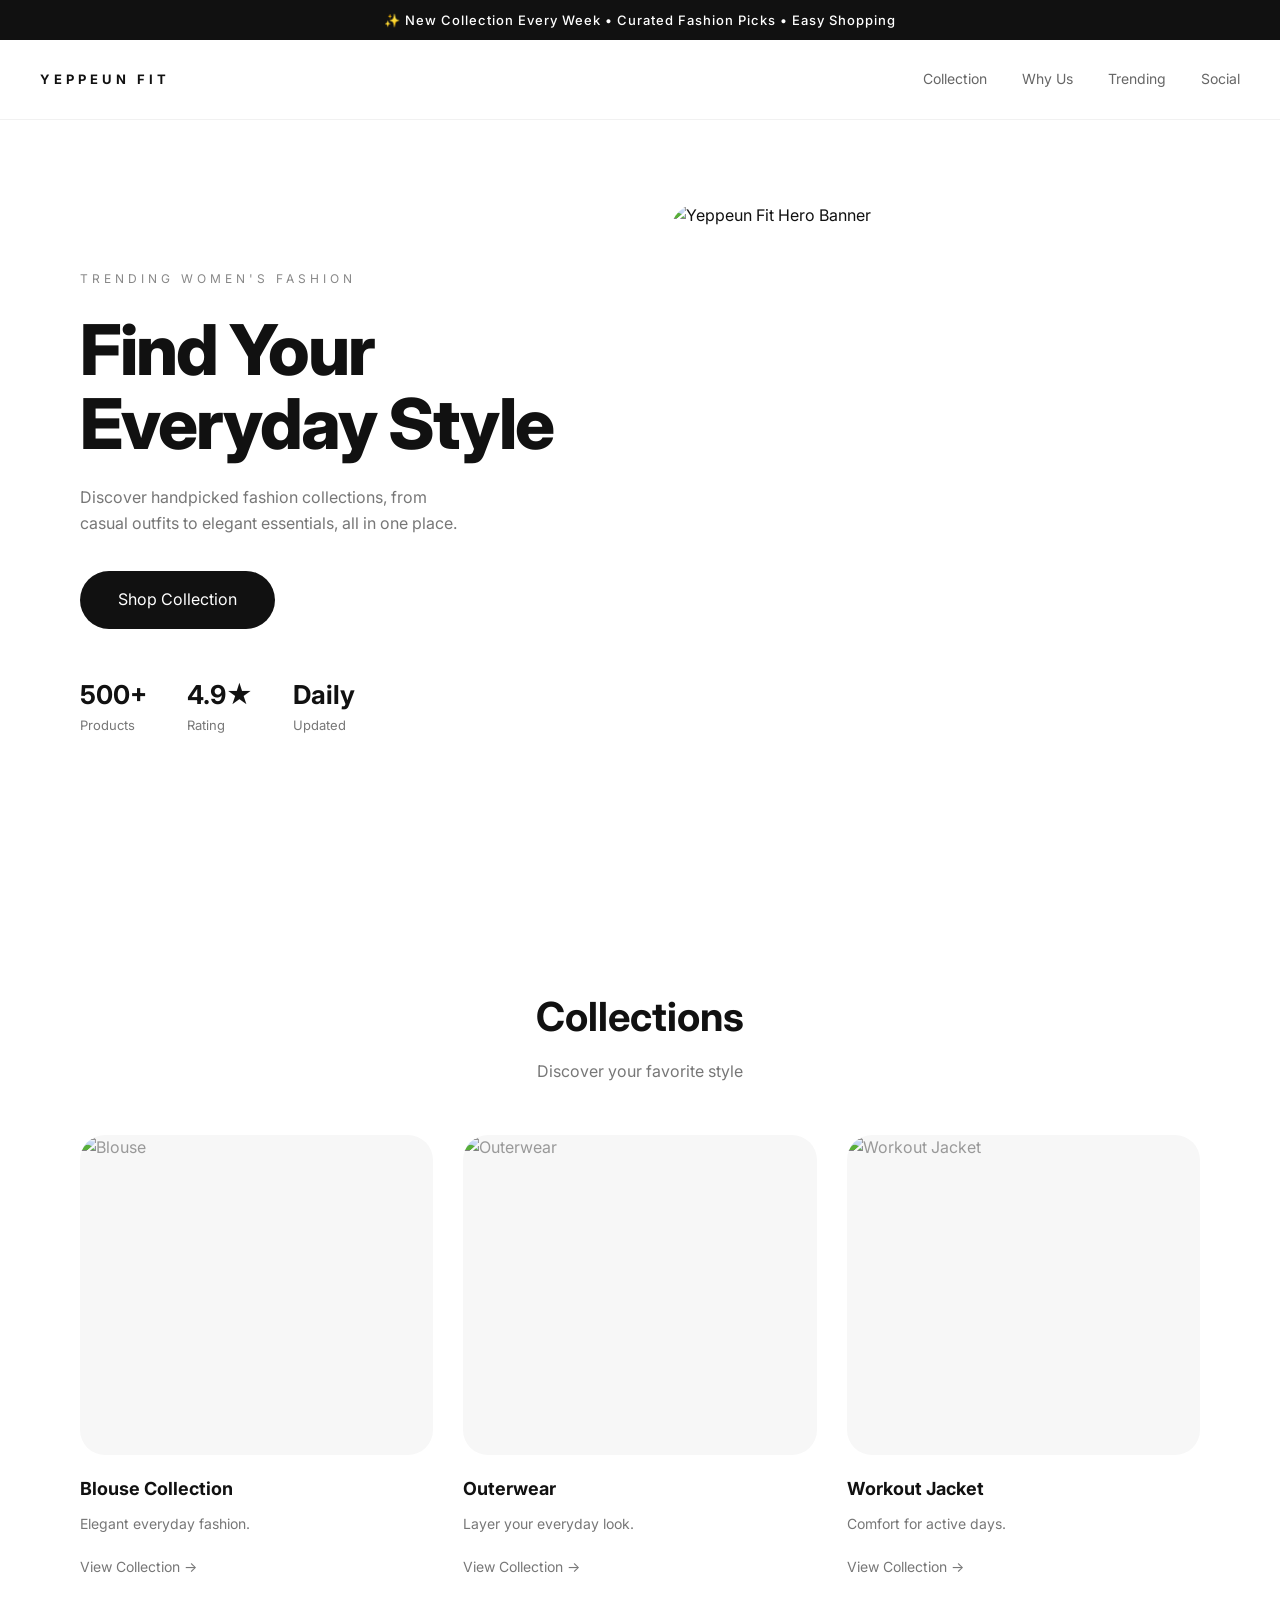
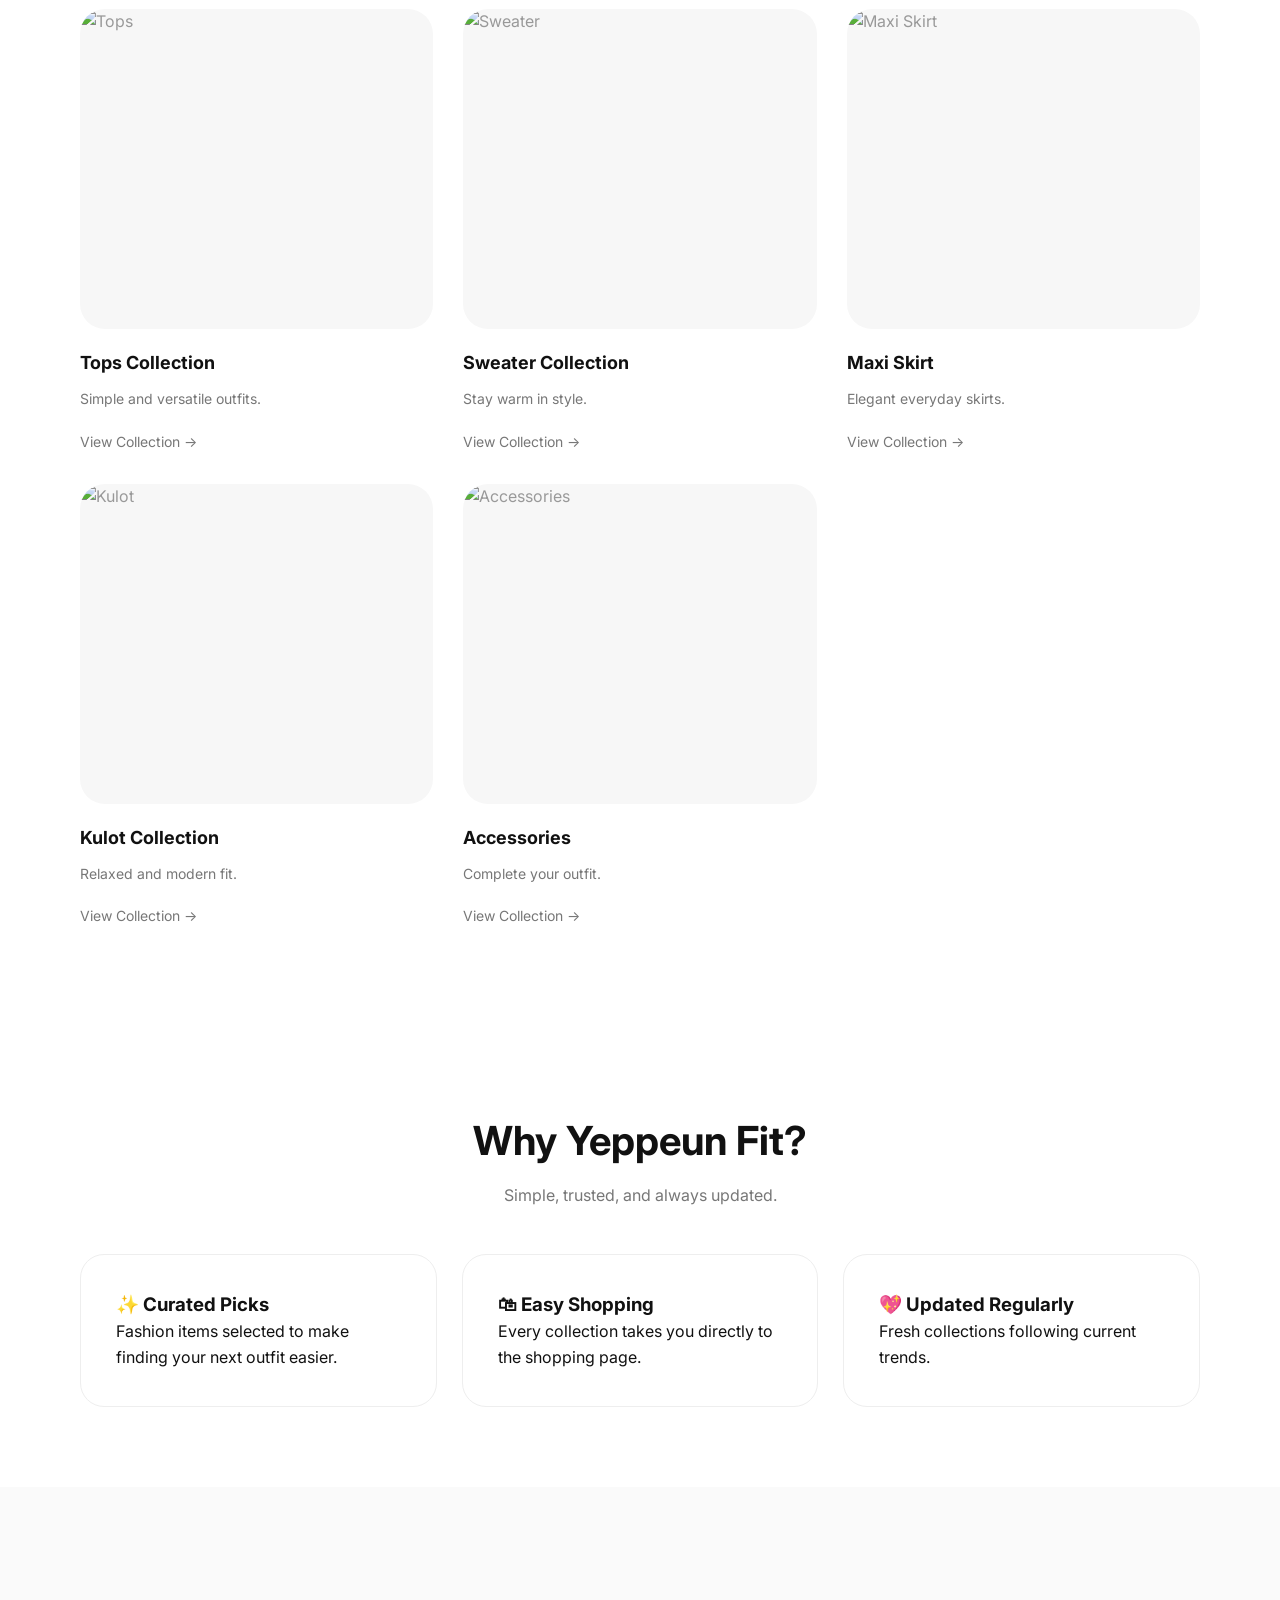
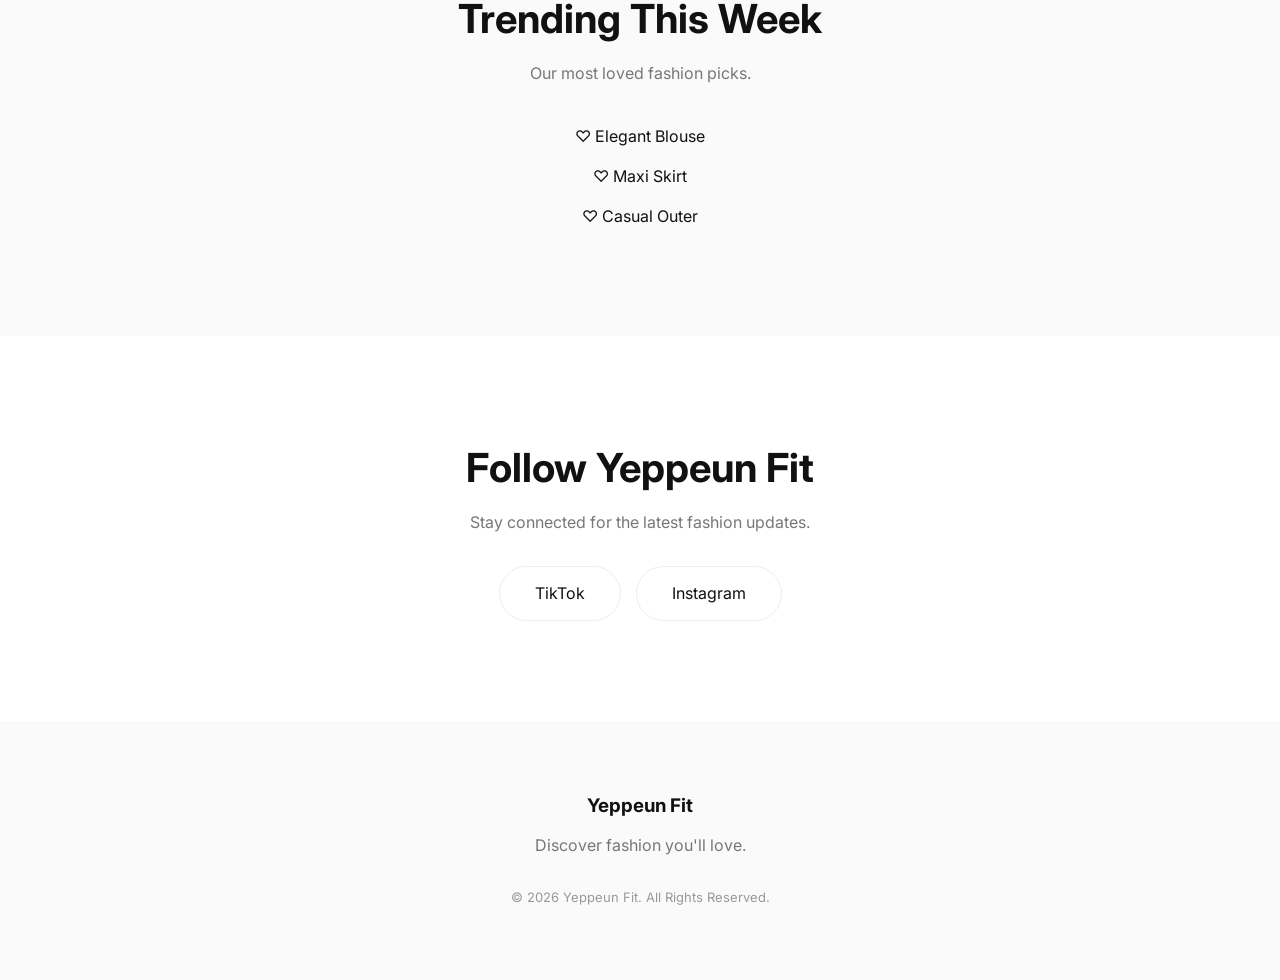
==== index.html @ 5e1b4571 "YeppeunHub v1.0" ====
<!DOCTYPE html>
<html lang="id">
<head>
<meta charset="UTF-8">
<meta name="viewport" content="width=device-width, initial-scale=1.0">
<meta name="description" content="Yeppeun Fit - Discover curated women's fashion collections, trending outfits, and everyday style inspiration.">
<meta name="keywords" content="fashion wanita, outfit wanita, blouse, outer, rok panjang, kulot, sweater, affiliate fashion">
<title>Yeppeun Fit | Women's Fashion Collection</title>

<link rel="preconnect" href="https://fonts.googleapis.com">
<link rel="preconnect" href="https://fonts.gstatic.com" crossorigin>
<link href="https://fonts.googleapis.com/css2?family=Inter:wght@400;500;600;700;800&display=swap" rel="stylesheet">
<link rel="stylesheet" href="assets/css/style.css">
</head>
<body>

<div class="topbar">✨ New Collection Every Week • Curated Fashion Picks • Easy Shopping</div>

<nav class="navbar">
<div class="brand">YEPPEUN FIT</div>
<div class="nav-menu">
<a href="#collection">Collection</a>
<a href="#why">Why Us</a>
<a href="#favorite">Trending</a>
<a href="#social">Social</a>
</div>
</nav>

<main>

<section class="hero">
<div class="hero-text">

<p class="small-title">TRENDING WOMEN'S FASHION</p>

<h1>Find Your<br>Everyday Style</h1>

<p class="description">
Discover handpicked fashion collections, from casual outfits to elegant essentials, all in one place.
</p>

<a href="LINK_SHOPEE_KAMU" target="_blank" class="btn">Shop Collection</a>

<div class="hero-stats">
<div><h3>500+</h3><p>Products</p></div>
<div><h3>4.9★</h3><p>Rating</p></div>
<div><h3>Daily</h3><p>Updated</p></div>
</div>

</div>

<div class="hero-image">
<img src="assets/images/hero.jpg" alt="Yeppeun Fit Hero Banner">
</div>
</section>

<section class="collection" id="collection">
<div class="section-title">
<h2>Collections</h2>
<p>Discover your favorite style</p>
</div>

<div class="grid">
<div class="fashion-card"><div class="card-image"><img src="assets/images/products/blouse.jpg" alt="Blouse"></div><h3>Blouse Collection</h3><p class="card-desc">Elegant everyday fashion.</p><a href="#">View Collection →</a></div>
<div class="fashion-card"><div class="card-image"><img src="assets/images/products/outerwear.jpg" alt="Outerwear"></div><h3>Outerwear</h3><p class="card-desc">Layer your everyday look.</p><a href="#">View Collection →</a></div>
<div class="fashion-card"><div class="card-image"><img src="assets/images/products/workout-jacket.jpg" alt="Workout Jacket"></div><h3>Workout Jacket</h3><p class="card-desc">Comfort for active days.</p><a href="#">View Collection →</a></div>
<div class="fashion-card"><div class="card-image"><img src="assets/images/products/tops.jpg" alt="Tops"></div><h3>Tops Collection</h3><p class="card-desc">Simple and versatile outfits.</p><a href="#">View Collection →</a></div>
<div class="fashion-card"><div class="card-image"><img src="assets/images/products/sweater.jpg" alt="Sweater"></div><h3>Sweater Collection</h3><p class="card-desc">Stay warm in style.</p><a href="#">View Collection →</a></div>
<div class="fashion-card"><div class="card-image"><img src="assets/images/products/maxi-skirt.jpg" alt="Maxi Skirt"></div><h3>Maxi Skirt</h3><p class="card-desc">Elegant everyday skirts.</p><a href="#">View Collection →</a></div>
<div class="fashion-card"><div class="card-image"><img src="assets/images/products/kulot.jpg" alt="Kulot"></div><h3>Kulot Collection</h3><p class="card-desc">Relaxed and modern fit.</p><a href="#">View Collection →</a></div>
<div class="fashion-card"><div class="card-image"><img src="assets/images/products/accessories.jpg" alt="Accessories"></div><h3>Accessories</h3><p class="card-desc">Complete your outfit.</p><a href="#">View Collection →</a></div>
</div>
</section>

<section class="why" id="why">
<div class="why-title">
<h2>Why Yeppeun Fit?</h2>
<p>Simple, trusted, and always updated.</p>
</div>
<div class="why-grid">
<div class="why-card"><h3>✨ Curated Picks</h3><p>Fashion items selected to make finding your next outfit easier.</p></div>
<div class="why-card"><h3>🛍 Easy Shopping</h3><p>Every collection takes you directly to the shopping page.</p></div>
<div class="why-card"><h3>💖 Updated Regularly</h3><p>Fresh collections following current trends.</p></div>
</div>
</section>

<section class="favorite" id="favorite">
<h2>Trending This Week</h2>
<p>Our most loved fashion picks.</p>
<div class="favorite-box">
♡ Elegant Blouse<br>♡ Maxi Skirt<br>♡ Casual Outer
</div>
</section>

<section class="social" id="social">
<h2>Follow Yeppeun Fit</h2>
<p>Stay connected for the latest fashion updates.</p>
<div class="social-links">
<a href="#">TikTok</a>
<a href="#">Instagram</a>
</div>
</section>

</main>

<footer>
<h3>Yeppeun Fit</h3>
<p>Discover fashion you'll love.</p>
<span>© 2026 Yeppeun Fit. All Rights Reserved.</span>
</footer>

<script src="assets/js/app.js"></script>
</body>
</html>
---- assets/css/style.css ----
/* Yeppeun Fit v1.0 Final Production */
/* Reset */
*{margin:0;padding:0;box-sizing:border-box}
html{scroll-behavior:smooth}
body{font-family:'Inter',sans-serif;color:#111;background:#fff;line-height:1.6}
img{display:block;max-width:100%}
a{text-decoration:none;color:inherit}
section{scroll-margin-top:100px}

/* Topbar */
.topbar{height:40px;display:flex;align-items:center;justify-content:center;background:#111;color:#fff;font-size:13px;letter-spacing:1px;font-weight:500}

/* Navbar */
.navbar{height:80px;display:flex;align-items:center;justify-content:space-between;padding:0 40px;position:sticky;top:0;background:rgba(255,255,255,.88);backdrop-filter:blur(12px);z-index:100;border-bottom:1px solid #f1f1f1}
.brand{font-size:13px;letter-spacing:4px;font-weight:700}
.nav-menu{display:flex;gap:35px;font-size:14px;color:#666}
.nav-menu a{transition:.3s}
.nav-menu a:hover{color:#111}

/* Hero */
.hero{max-width:1200px;margin:auto;min-height:85vh;display:grid;grid-template-columns:1fr 1fr;align-items:center;gap:60px;padding:40px}
.small-title{font-size:12px;letter-spacing:4px;color:#888}
.hero h1{font-size:70px;line-height:1.05;margin:25px 0;font-weight:800;letter-spacing:-2px}
.description{max-width:380px;color:#777}
.btn{display:inline-block;margin-top:35px;background:#111;color:#fff;padding:16px 38px;border-radius:999px;transition:.3s}
.btn:hover{transform:translateY(-5px);background:#222;box-shadow:0 18px 40px rgba(0,0,0,.18)}
.hero-stats{display:flex;gap:40px;margin-top:45px}
.hero-stats h3{font-size:26px}
.hero-stats p{font-size:13px;color:#777}
.hero-image{height:600px}
.hero-image img{width:100%;height:100%;object-fit:cover;border-radius:30px}
.image-placeholder{height:100%;border-radius:30px;background:#f5f5f5;display:flex;align-items:center;justify-content:center;color:#999;letter-spacing:5px}

/* Collection */
.collection{max-width:1200px;margin:auto;padding:100px 40px}
.section-title{text-align:center;margin-bottom:50px}
.section-title h2{font-size:40px}
.section-title p{color:#777;margin-top:10px}
.grid{display:grid;grid-template-columns:repeat(3,1fr);gap:30px}
.fashion-card{transition:.3s}
.fashion-card:hover{transform:translateY(-10px)}
.fashion-card:hover .card-image{box-shadow:0 20px 40px rgba(0,0,0,.08)}
.card-image{height:320px;background:#f7f7f7;border-radius:25px;overflow:hidden;display:flex;align-items:center;justify-content:center;color:#999;margin-bottom:20px}
.card-image img{width:100%;height:100%;object-fit:cover}
.fashion-card h3{font-size:18px;margin-bottom:10px}
.card-desc{font-size:14px;color:#777;margin-bottom:18px}
.fashion-card a{font-size:14px;color:#777}

/* Why */
.why{max-width:1200px;margin:auto;padding:80px 40px}
.why-title{text-align:center;margin-bottom:45px}
.why-title h2{font-size:40px;margin-bottom:10px}
.why-title p{color:#777}
.why-grid{display:grid;grid-template-columns:repeat(3,1fr);gap:25px}
.why-card{padding:35px;border:1px solid #eee;border-radius:24px;background:#fff;transition:.3s}
.why-card:hover{transform:translateY(-8px);box-shadow:0 15px 40px rgba(0,0,0,.06)}

/* Favorite */
.favorite{padding:100px 20px;text-align:center;background:#fafafa}
.favorite h2,.social h2{font-size:40px}
.favorite p,.social p{color:#777;margin-top:10px}
.favorite-box{margin-top:30px;line-height:2.5}

/* Social */
.social{padding:100px 20px;text-align:center}
.social-links{display:flex;justify-content:center;gap:15px;margin-top:30px}
.social-links a{border:1px solid #eee;padding:14px 35px;border-radius:999px;transition:.3s}
.social-links a:hover{background:#111;color:#fff}

/* Footer */
footer{padding:70px 20px;text-align:center;background:#fafafa}
footer h3{margin-bottom:12px}
footer p{margin-bottom:25px;color:#777}
footer span{font-size:13px;color:#999}

/* Mobile */
@media (max-width:768px){
.navbar{padding:0 20px}
.nav-menu{display:none}
.hero{grid-template-columns:1fr;text-align:center;padding:30px}
.hero h1{font-size:45px}
.description{margin:auto}
.hero-image{height:420px}
.hero-stats{justify-content:center;gap:25px;flex-wrap:wrap}
.collection,.why{padding:70px 25px}
.grid,.why-grid{grid-template-columns:1fr}
.section-title h2,.favorite h2,.social h2,.why-title h2{font-size:32px}
.social-links{flex-direction:column;align-items:center}
.social-links a{width:220px}
}
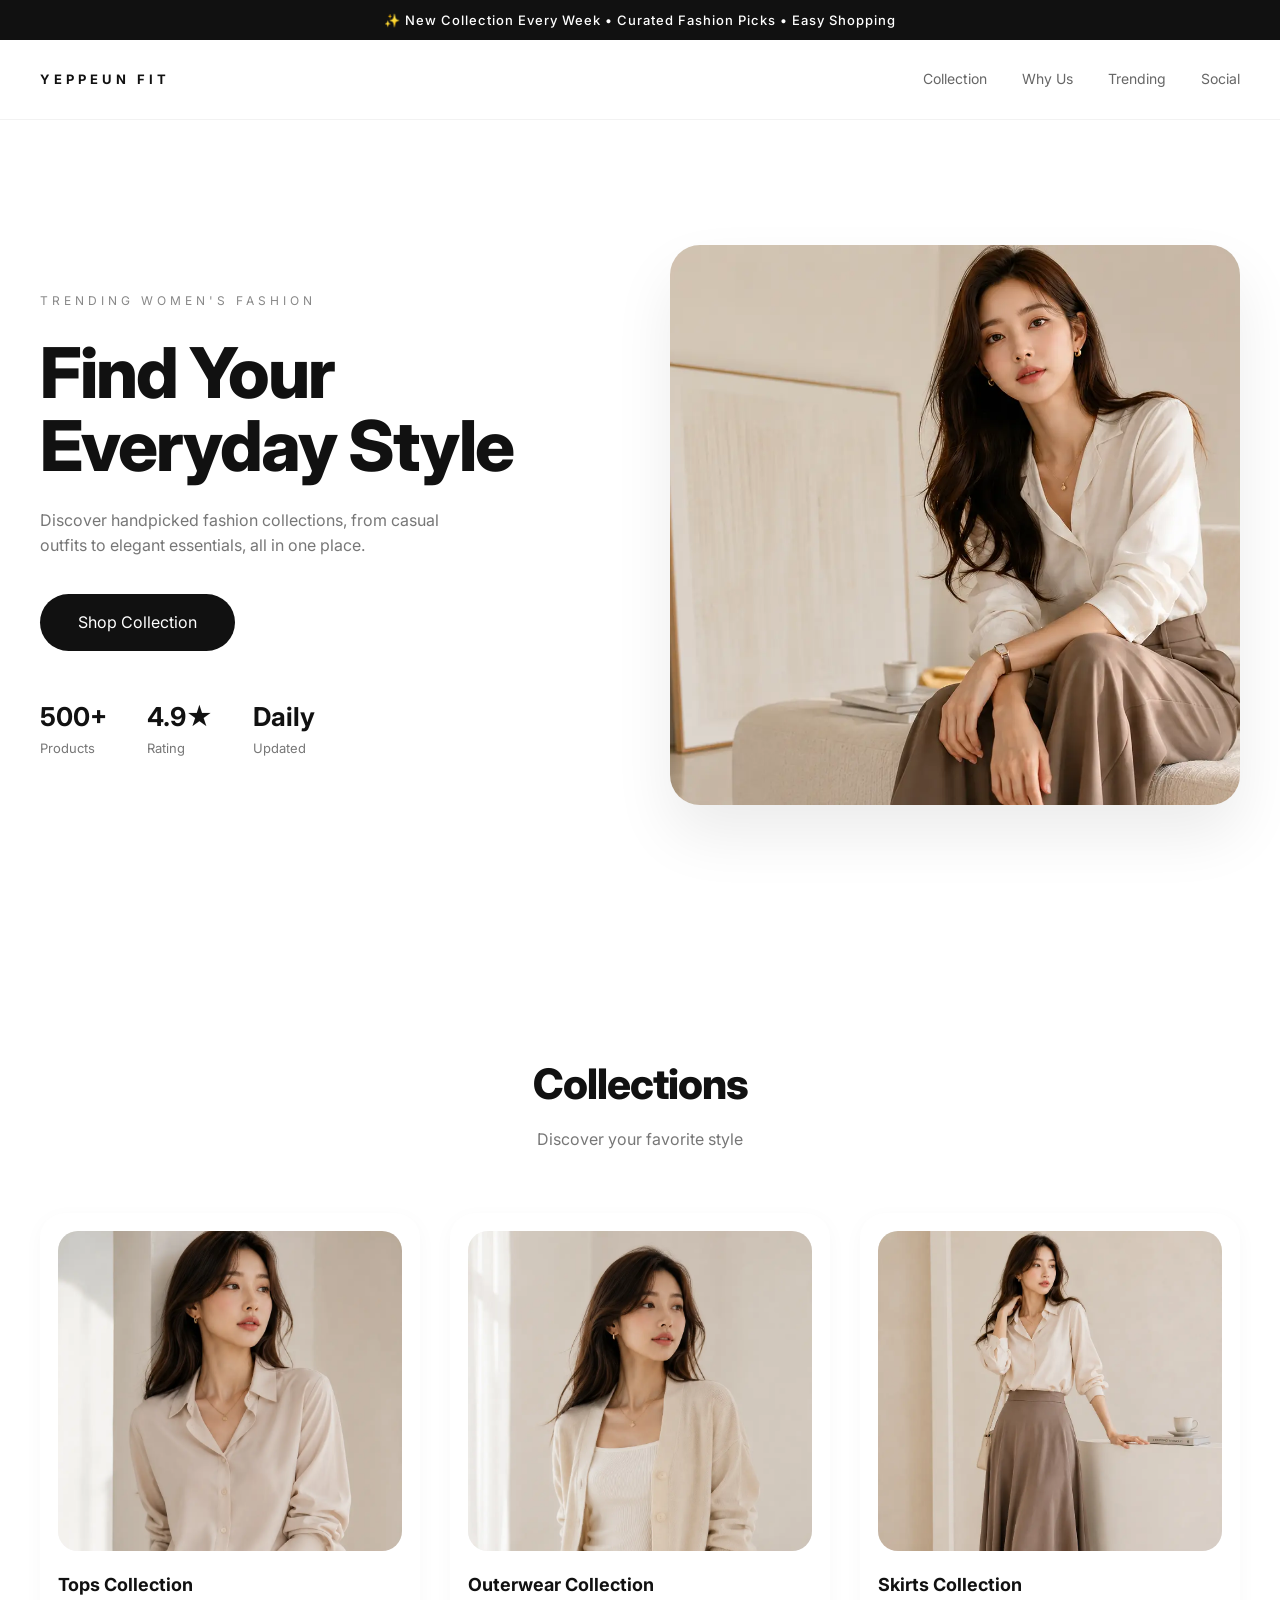
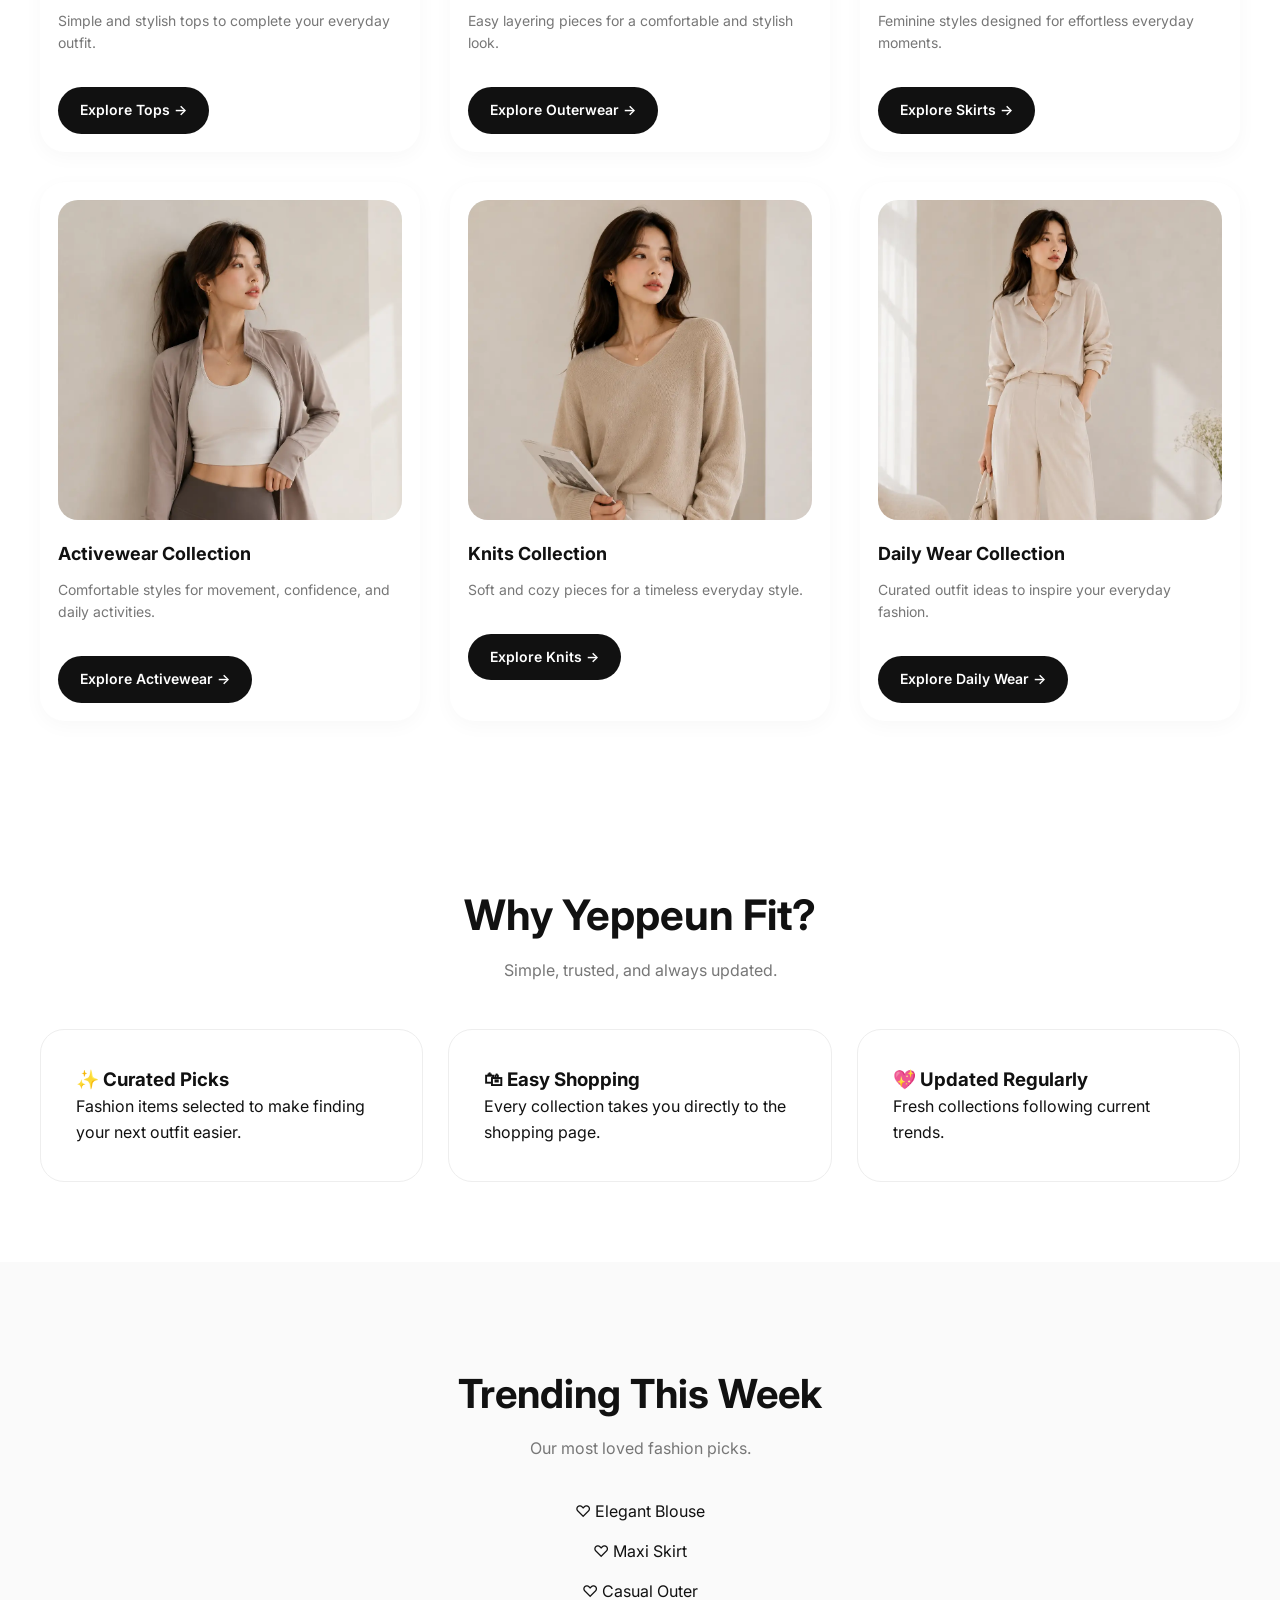
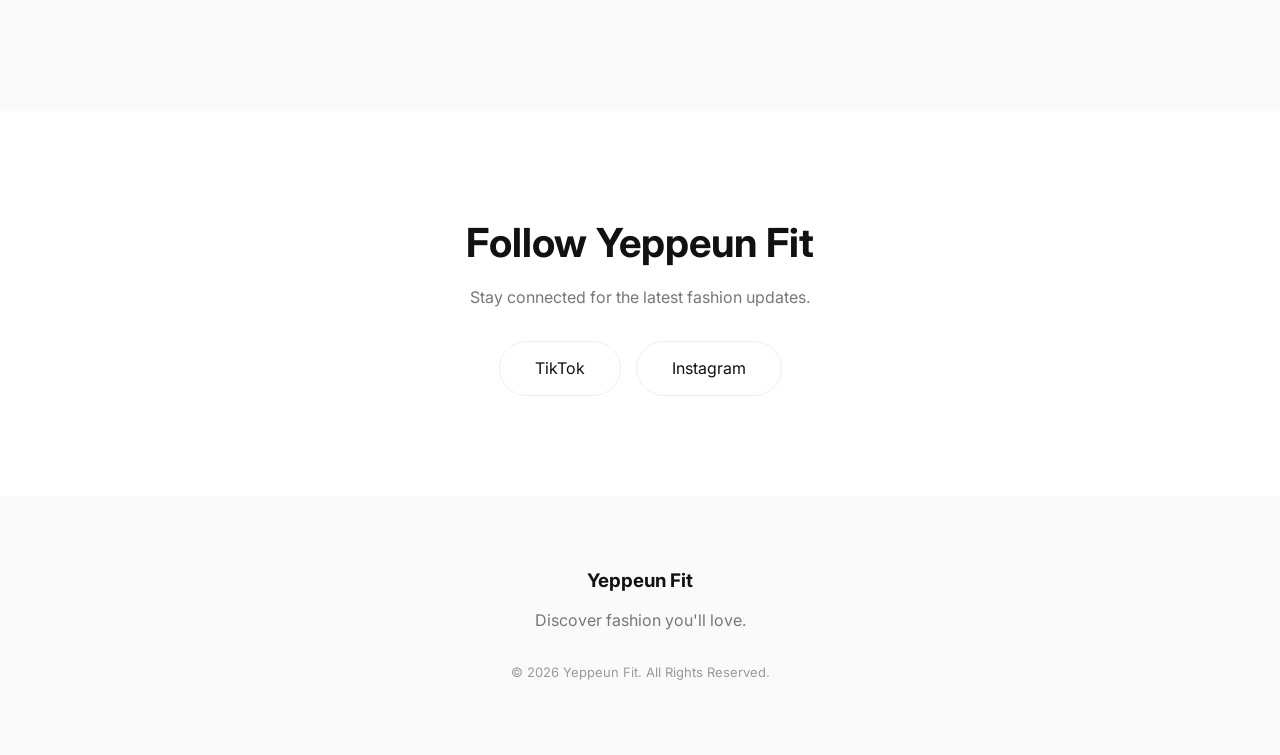
==== commit ff8ff3ea: "Release: Yeppeun Fit v1.0 Stable" ====
--- a/index.html
+++ b/index.html
@@ -50,7 +50,7 @@
 </div>
 
 <div class="hero-image">
-<img src="assets/images/hero.jpg" alt="Yeppeun Fit Hero Banner">
+<img src="assets/images/hero/hero-banner.webp" alt="Yeppeun Fit Hero Banner">
 </div>
 </section>
 
@@ -60,16 +60,82 @@
 <p>Discover your favorite style</p>
 </div>
 
-<div class="grid">
-<div class="fashion-card"><div class="card-image"><img src="assets/images/products/blouse.jpg" alt="Blouse"></div><h3>Blouse Collection</h3><p class="card-desc">Elegant everyday fashion.</p><a href="#">View Collection →</a></div>
-<div class="fashion-card"><div class="card-image"><img src="assets/images/products/outerwear.jpg" alt="Outerwear"></div><h3>Outerwear</h3><p class="card-desc">Layer your everyday look.</p><a href="#">View Collection →</a></div>
-<div class="fashion-card"><div class="card-image"><img src="assets/images/products/workout-jacket.jpg" alt="Workout Jacket"></div><h3>Workout Jacket</h3><p class="card-desc">Comfort for active days.</p><a href="#">View Collection →</a></div>
-<div class="fashion-card"><div class="card-image"><img src="assets/images/products/tops.jpg" alt="Tops"></div><h3>Tops Collection</h3><p class="card-desc">Simple and versatile outfits.</p><a href="#">View Collection →</a></div>
-<div class="fashion-card"><div class="card-image"><img src="assets/images/products/sweater.jpg" alt="Sweater"></div><h3>Sweater Collection</h3><p class="card-desc">Stay warm in style.</p><a href="#">View Collection →</a></div>
-<div class="fashion-card"><div class="card-image"><img src="assets/images/products/maxi-skirt.jpg" alt="Maxi Skirt"></div><h3>Maxi Skirt</h3><p class="card-desc">Elegant everyday skirts.</p><a href="#">View Collection →</a></div>
-<div class="fashion-card"><div class="card-image"><img src="assets/images/products/kulot.jpg" alt="Kulot"></div><h3>Kulot Collection</h3><p class="card-desc">Relaxed and modern fit.</p><a href="#">View Collection →</a></div>
-<div class="fashion-card"><div class="card-image"><img src="assets/images/products/accessories.jpg" alt="Accessories"></div><h3>Accessories</h3><p class="card-desc">Complete your outfit.</p><a href="#">View Collection →</a></div>
-</div>
+<div class="grid" id="collection-container">
+
+        <div class="fashion-card">
+            <div class="card-image">
+                <img src="assets/images/collection/thumbnail/tops.webp" alt="Tops">
+            </div>
+            <h3>Tops Collection</h3>
+            <p class="card-desc">Simple and stylish tops to complete your everyday outfit.</p>
+            <a href="collection.html?category=tops">
+            Explore Tops →
+            </a>
+        </div>
+
+
+        <div class="fashion-card">
+            <div class="card-image">
+                <img src="assets/images/collection/thumbnail/outerwear.webp" alt="Outerwear">
+            </div>
+            <h3>Outerwear Collection</h3>
+            <p class="card-desc">Easy layering pieces for a comfortable and stylish look.</p>
+            <a href="collection.html?category=outerwear">
+            Explore Outerwear →
+            </a>
+        </div>
+
+
+        <div class="fashion-card">
+            <div class="card-image">
+                <img src="assets/images/collection/thumbnail/skirts.webp" alt="Skirts">
+            </div>
+            <h3>Skirts Collection</h3>
+            <p class="card-desc">Feminine styles designed for effortless everyday moments.</p>
+            <a href="collection.html?category=skirts">
+            Explore Skirts →
+            </a>
+        </div>
+
+
+        <div class="fashion-card">
+            <div class="card-image">
+                <img src="assets/images/collection/thumbnail/activewear.webp" alt="Activewear">
+            </div>
+            <h3>Activewear Collection</h3>
+            <p class="card-desc">Comfortable styles for movement, confidence, and daily activities.</p>
+            <a href="collection.html?category=activewear">
+            Explore Activewear →
+            </a>
+        </div>
+
+
+        <div class="fashion-card">
+            <div class="card-image">
+                <img src="assets/images/collection/thumbnail/knits.webp" alt="Knits">
+            </div>
+            <h3>Knits Collection</h3>
+            <p class="card-desc">Soft and cozy pieces for a timeless everyday style.</p>
+            <a href="collection.html?category=knits">
+            Explore Knits →
+            </a>
+        </div>
+
+
+        <div class="fashion-card">
+            <div class="card-image">
+                <img src="assets/images/collection/thumbnail/daily wear.webp" alt="Daily Wear">
+            </div>
+            <h3>Daily Wear Collection</h3>
+            <p class="card-desc">Curated outfit ideas to inspire your everyday fashion.</p>
+            <a href="collection.html?category=daily wear">
+            Explore Daily Wear →
+            </a>
+        </div>
+
+
+    </div>
+
 </section>
 
 <section class="why" id="why">
@@ -110,5 +176,6 @@
 </footer>
 
 <script src="assets/js/app.js"></script>
+<script src="assets/js/animation.js"></script>
 </body>
 </html>
--- a/assets/css/style.css
+++ b/assets/css/style.css
@@ -1,4 +1,5 @@
-/* Yeppeun Fit v1.0 Final Production */
+/* Yeppeun Fit v1.1 - Polished */
+
 /* Reset */
 *{margin:0;padding:0;box-sizing:border-box}
 html{scroll-behavior:smooth}
@@ -11,45 +12,255 @@
 .topbar{height:40px;display:flex;align-items:center;justify-content:center;background:#111;color:#fff;font-size:13px;letter-spacing:1px;font-weight:500}
 
 /* Navbar */
-.navbar{height:80px;display:flex;align-items:center;justify-content:space-between;padding:0 40px;position:sticky;top:0;background:rgba(255,255,255,.88);backdrop-filter:blur(12px);z-index:100;border-bottom:1px solid #f1f1f1}
+.navbar{
+    height:80px;
+    display:flex;
+    align-items:center;
+    justify-content:space-between;
+    padding:0 40px;
+
+    position:sticky;
+    top:0;
+
+    background:rgba(255,255,255,.88);
+    backdrop-filter:blur(14px);
+
+    border-bottom:1px solid rgba(0,0,0,.05);
+
+    z-index:100;
+
+    transition:
+        background .35s ease,
+        box-shadow .35s ease,
+        border-color .35s ease;
+}
 .brand{font-size:13px;letter-spacing:4px;font-weight:700}
 .nav-menu{display:flex;gap:35px;font-size:14px;color:#666}
 .nav-menu a{transition:.3s}
 .nav-menu a:hover{color:#111}
 
 /* Hero */
-.hero{max-width:1200px;margin:auto;min-height:85vh;display:grid;grid-template-columns:1fr 1fr;align-items:center;gap:60px;padding:40px}
+.hero{max-width:1280px;margin:auto;min-height:90vh;display:grid;grid-template-columns:1fr 1fr;align-items:center;gap:60px;padding:40px}
 .small-title{font-size:12px;letter-spacing:4px;color:#888}
 .hero h1{font-size:70px;line-height:1.05;margin:25px 0;font-weight:800;letter-spacing:-2px}
-.description{max-width:380px;color:#777}
-.btn{display:inline-block;margin-top:35px;background:#111;color:#fff;padding:16px 38px;border-radius:999px;transition:.3s}
-.btn:hover{transform:translateY(-5px);background:#222;box-shadow:0 18px 40px rgba(0,0,0,.18)}
+.description{max-width:420px;color:#777}
+.btn{
+    display:inline-flex;
+    align-items:center;
+    justify-content:center;
+    position:relative;
+    overflow:hidden;
+
+    margin-top:35px;
+    padding:16px 38px;
+
+    background:#111;
+    color:#fff;
+
+    border-radius:999px;
+
+    transition:
+        transform .3s ease,
+        box-shadow .3s ease,
+        background .3s ease;
+}
+
+.btn::before{
+    content:"";
+    position:absolute;
+
+    top:0;
+    left:-140%;
+
+    width:120%;
+    height:100%;
+
+    background:rgba(255,255,255,.18);
+
+    transform:skewX(-25deg);
+
+    transition:left .6s ease;
+}
+
+.btn:hover{
+    background:#222;
+    transform:translateY(-4px);
+    box-shadow:0 18px 40px rgba(0,0,0,.18);
+}
+
+.btn:hover::before{
+    left:140%;
+}
 .hero-stats{display:flex;gap:40px;margin-top:45px}
 .hero-stats h3{font-size:26px}
 .hero-stats p{font-size:13px;color:#777}
-.hero-image{height:600px}
-.hero-image img{width:100%;height:100%;object-fit:cover;border-radius:30px}
+.hero-image{height:560px}
+.hero-image img{width:100%;height:100%;object-fit:cover;object-position:center;border-radius:30px;box-shadow:0 30px 60px rgba(0,0,0,.08)}
 .image-placeholder{height:100%;border-radius:30px;background:#f5f5f5;display:flex;align-items:center;justify-content:center;color:#999;letter-spacing:5px}
 
 /* Collection */
-.collection{max-width:1200px;margin:auto;padding:100px 40px}
-.section-title{text-align:center;margin-bottom:50px}
-.section-title h2{font-size:40px}
-.section-title p{color:#777;margin-top:10px}
+.collection{max-width:1280px;margin:40px auto 0;padding:80px 40px}
+.section-title{text-align:center;margin:0 auto 60px;max-width:600px}
+.section-title h2{font-size:42px;font-weight:800;letter-spacing:-1px}
+.section-title p{color:#777;margin-top:10px;font-size:16px}
 .grid{display:grid;grid-template-columns:repeat(3,1fr);gap:30px}
-.fashion-card{transition:.3s}
-.fashion-card:hover{transform:translateY(-10px)}
-.fashion-card:hover .card-image{box-shadow:0 20px 40px rgba(0,0,0,.08)}
-.card-image{height:320px;background:#f7f7f7;border-radius:25px;overflow:hidden;display:flex;align-items:center;justify-content:center;color:#999;margin-bottom:20px}
-.card-image img{width:100%;height:100%;object-fit:cover}
+.fashion-card{background:#fff;border-radius:25px;padding:18px;transition:.35s;box-shadow:0 5px 20px rgba(0,0,0,.03)}
+.fashion-card:hover{transform:translateY(-12px);box-shadow:0 20px 45px rgba(0,0,0,.08)}
+.card-image{position:relative;height:320px;background:#f7f7f7;border-radius:20px;overflow:hidden;margin-bottom:20px}
+.card-image::after{
+
+    content:"";
+
+    position:absolute;
+    inset:0;
+
+    background:linear-gradient(
+        to top,
+        rgba(0,0,0,.06),
+        transparent
+    );
+
+    opacity:0;
+
+    transition:.35s ease;
+}
+.fashion-card:hover .card-image::after{
+
+    opacity:1;
+
+}
+.card-image img{width:100%;height:100%;object-fit:cover;object-position:center 5%;transition:transform .5s ease}
+.fashion-card:hover .card-image img{transform:scale(1.08)}
 .fashion-card h3{font-size:18px;margin-bottom:10px}
 .card-desc{font-size:14px;color:#777;margin-bottom:18px}
-.fashion-card a{font-size:14px;color:#777}
+.fashion-card a{
+    display:inline-flex;
+    align-items:center;
+    justify-content:center;
+
+    margin-top:15px;
+
+    padding:12px 22px;
+
+    background:#111;
+    color:#fff;
+
+    border-radius:999px;
+
+    font-size:14px;
+    font-weight:600;
+
+    transition:
+        transform .3s ease,
+        background .3s ease,
+        box-shadow .3s ease;
+}
+
+
+.fashion-card a:hover{
+
+    background:#222;
+
+    transform:translateY(-3px);
+
+    box-shadow:
+    0 12px 25px rgba(0,0,0,.15);
+
+}
+
+/* Collection Page */
+.collection-page{
+    max-width:1280px;
+    margin:0 auto;
+    padding:60px 40px;
+}
+
+
+.page-header{
+    width:100%;
+    margin-bottom:60px;
+    text-align:center;
+}
+
+.page-header h1{
+    font-size:48px;
+    font-weight:800;
+    letter-spacing:-1px;
+    margin-bottom:10px;
+}
+
+
+.page-header p{
+    color:#777;
+    max-width:600px;
+    margin:auto;
+}
+
+/* Collection Banner */
+.banner-wrapper{
+    position:relative;
+    max-width:1200px;
+    margin:0 auto 60px;
+    overflow:hidden;
+    border-radius:30px;
+}
+
+
+#collection-image{
+    width:100%;
+    height:380px;
+    object-fit:cover;
+    object-position:70% 20%;
+}
+
+
+.banner-wrapper::after{
+    content:"";
+    position:absolute;
+    inset:0;
+    background:linear-gradient(
+        90deg,
+        rgba(255,255,255,.65),
+        transparent 60%
+    );
+}
+
+
+.banner-content{
+    position:absolute;
+    top:50%;
+    left:60px;
+    transform:translateY(-50%);
+    max-width:400px;
+    z-index:2;
+}
+
+
+.banner-content h1{
+    font-size:48px;
+    font-weight:800;
+    margin-bottom:10px;
+}
+
+
+.banner-content p{
+    color:#555;
+}
+
+
+/* Product Grid Collection */
+#product-container{
+    max-width:1200px;
+    margin:0 auto;
+    display:grid;
+    grid-template-columns:repeat(3,1fr);
+    gap:30px;
+}
 
 /* Why */
-.why{max-width:1200px;margin:auto;padding:80px 40px}
+.why{max-width:1280px;margin:auto;padding:80px 40px}
 .why-title{text-align:center;margin-bottom:45px}
-.why-title h2{font-size:40px;margin-bottom:10px}
+.why-title h2{font-size:42px;margin-bottom:10px}
 .why-title p{color:#777}
 .why-grid{display:grid;grid-template-columns:repeat(3,1fr);gap:25px}
 .why-card{padding:35px;border:1px solid #eee;border-radius:24px;background:#fff;transition:.3s}
@@ -73,18 +284,224 @@
 footer p{margin-bottom:25px;color:#777}
 footer span{font-size:13px;color:#999}
 
-/* Mobile */
+/* =========================
+   Scroll Reveal
+========================= */
+
+.fade-up{
+    opacity:0;
+    transform:translateY(50px);
+
+    transition:
+    opacity .1s ease,
+    transform 1s cubic-bezier(.22,1,.36,1);
+}
+
+
+.fade-up.show{
+    opacity:1;
+    transform:translateY(0);
+}
+
+/* =========================
+   Mobile
+========================= */
 @media (max-width:768px){
-.navbar{padding:0 20px}
-.nav-menu{display:none}
-.hero{grid-template-columns:1fr;text-align:center;padding:30px}
-.hero h1{font-size:45px}
-.description{margin:auto}
-.hero-image{height:420px}
-.hero-stats{justify-content:center;gap:25px;flex-wrap:wrap}
-.collection,.why{padding:70px 25px}
-.grid,.why-grid{grid-template-columns:1fr}
-.section-title h2,.favorite h2,.social h2,.why-title h2{font-size:32px}
-.social-links{flex-direction:column;align-items:center}
-.social-links a{width:220px}
-}
+
+    /* Navbar */
+    .navbar{
+        padding:0 20px;
+    }
+
+    .nav-menu{
+        display:none;
+    }
+
+    /* Hero */
+    .hero{
+        grid-template-columns:1fr;
+        text-align:center;
+        padding:30px;
+        min-height:auto;
+    }
+
+    .hero h1{
+        font-size:45px;
+    }
+
+    .description{
+        margin:auto;
+    }
+
+    .hero-image{
+        height:420px;
+    }
+
+    .hero-stats{
+        justify-content:center;
+        gap:25px;
+        flex-wrap:wrap;
+    }
+
+    /* Homepage */
+    .collection,
+    .why{
+        padding:70px 25px;
+    }
+
+    .grid,
+    .why-grid{
+        grid-template-columns:1fr;
+    }
+
+    .section-title h2,
+    .favorite h2,
+    .social h2,
+    .why-title h2{
+        font-size:32px;
+    }
+
+    .social-links{
+        flex-direction:column;
+        align-items:center;
+    }
+
+    .social-links a{
+        width:220px;
+    }
+
+    /* =========================
+       Collection Page
+    ========================= */
+
+    .collection-page{
+        padding:30px 20px 60px;
+    }
+
+    .page-header{
+        margin-bottom:35px;
+    }
+
+    .banner-wrapper{
+        border-radius:22px;
+    }
+
+    #collection-image{
+        height:260px;
+        object-fit:cover;
+        object-position:70% 20%;
+    }
+
+    .banner-wrapper::after{
+        background:linear-gradient(
+            0deg,
+            rgba(255,255,255,.78),
+            rgba(255,255,255,.12)
+        );
+    }
+
+    .banner-content{
+        left:22px;
+        right:22px;
+        bottom:22px;
+        top:auto;
+        transform:none;
+        max-width:none;
+    }
+
+    .banner-content h1{
+        font-size:30px;
+        margin-bottom:8px;
+    }
+
+    .banner-content p{
+        font-size:14px;
+        line-height:1.5;
+    }
+
+    /* Product Grid */
+
+    #product-container{
+        grid-template-columns:repeat(2,1fr);
+        gap:18px;
+    }
+
+    .fashion-card{
+        padding:14px;
+        border-radius:18px;
+    }
+
+    .card-image{
+        height:220px;
+        border-radius:14px;
+    }
+
+    .fashion-card h3{
+        font-size:15px;
+    }
+
+    .card-desc{
+        font-size:12px;
+        margin-bottom:12px;
+    }
+
+    .price{
+        font-size:16px;
+        font-weight:700;
+    }
+
+    .fashion-card a{
+        display:flex;
+        justify-content:center;
+        align-items:center;
+        width:100%;
+        margin-top:12px;
+        padding:12px 0;
+        border-radius:999px;
+        background:#111;
+        color:#fff;
+        transition:.3s;
+    }
+
+}
+
+/* =========================
+   Small Mobile
+========================= */
+
+@media (max-width:420px){
+
+    #product-container{
+        grid-template-columns:1fr;
+    }
+
+    .card-image{
+        height:260px;
+    }
+
+    .banner-content h1{
+        font-size:26px;
+    }
+
+    .banner-content p{
+        font-size:13px;
+    }
+
+}
+
+/* =========================
+   Smooth Animation
+========================= */
+
+.fade-up{
+    opacity:0;
+    transform:translateY(40px);
+    transition:
+        opacity .8s ease,
+        transform .8s ease;
+}
+
+.fade-up.show{
+    opacity:1;
+    transform:translateY(0);
+}
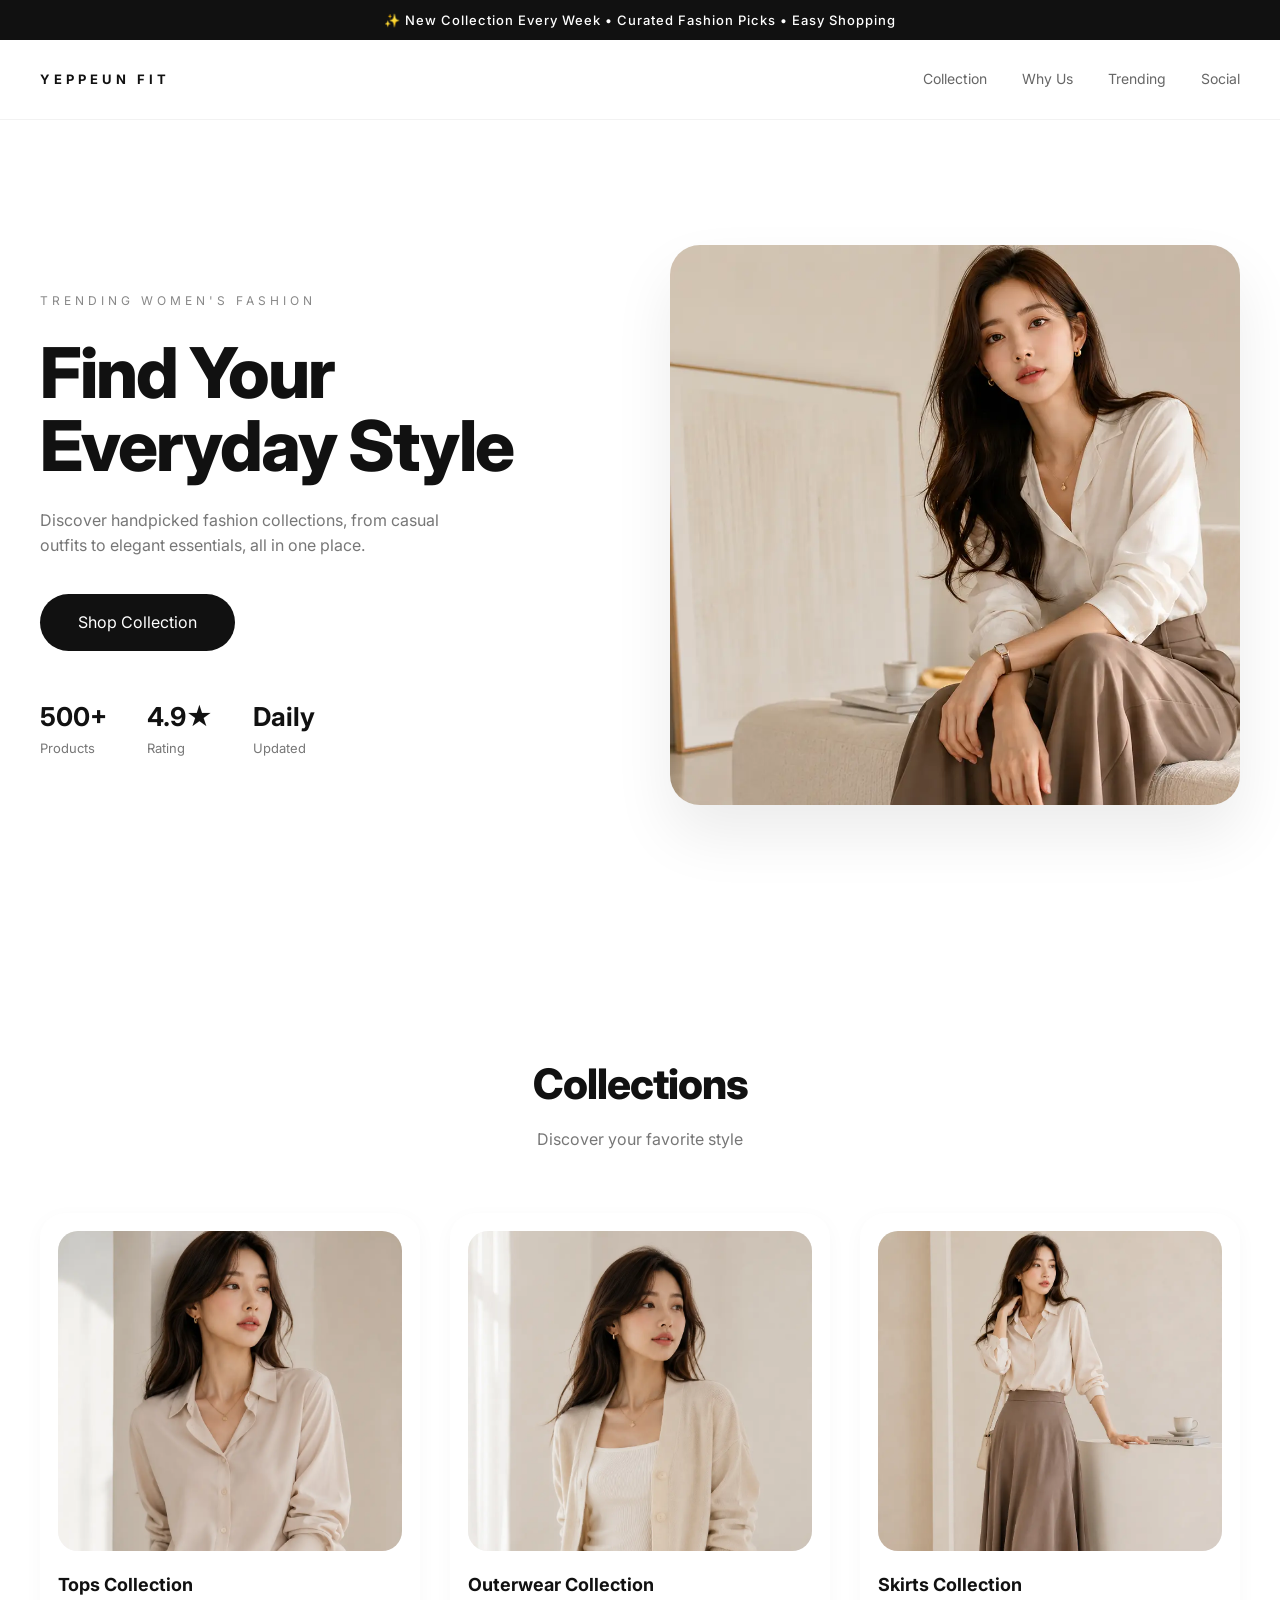
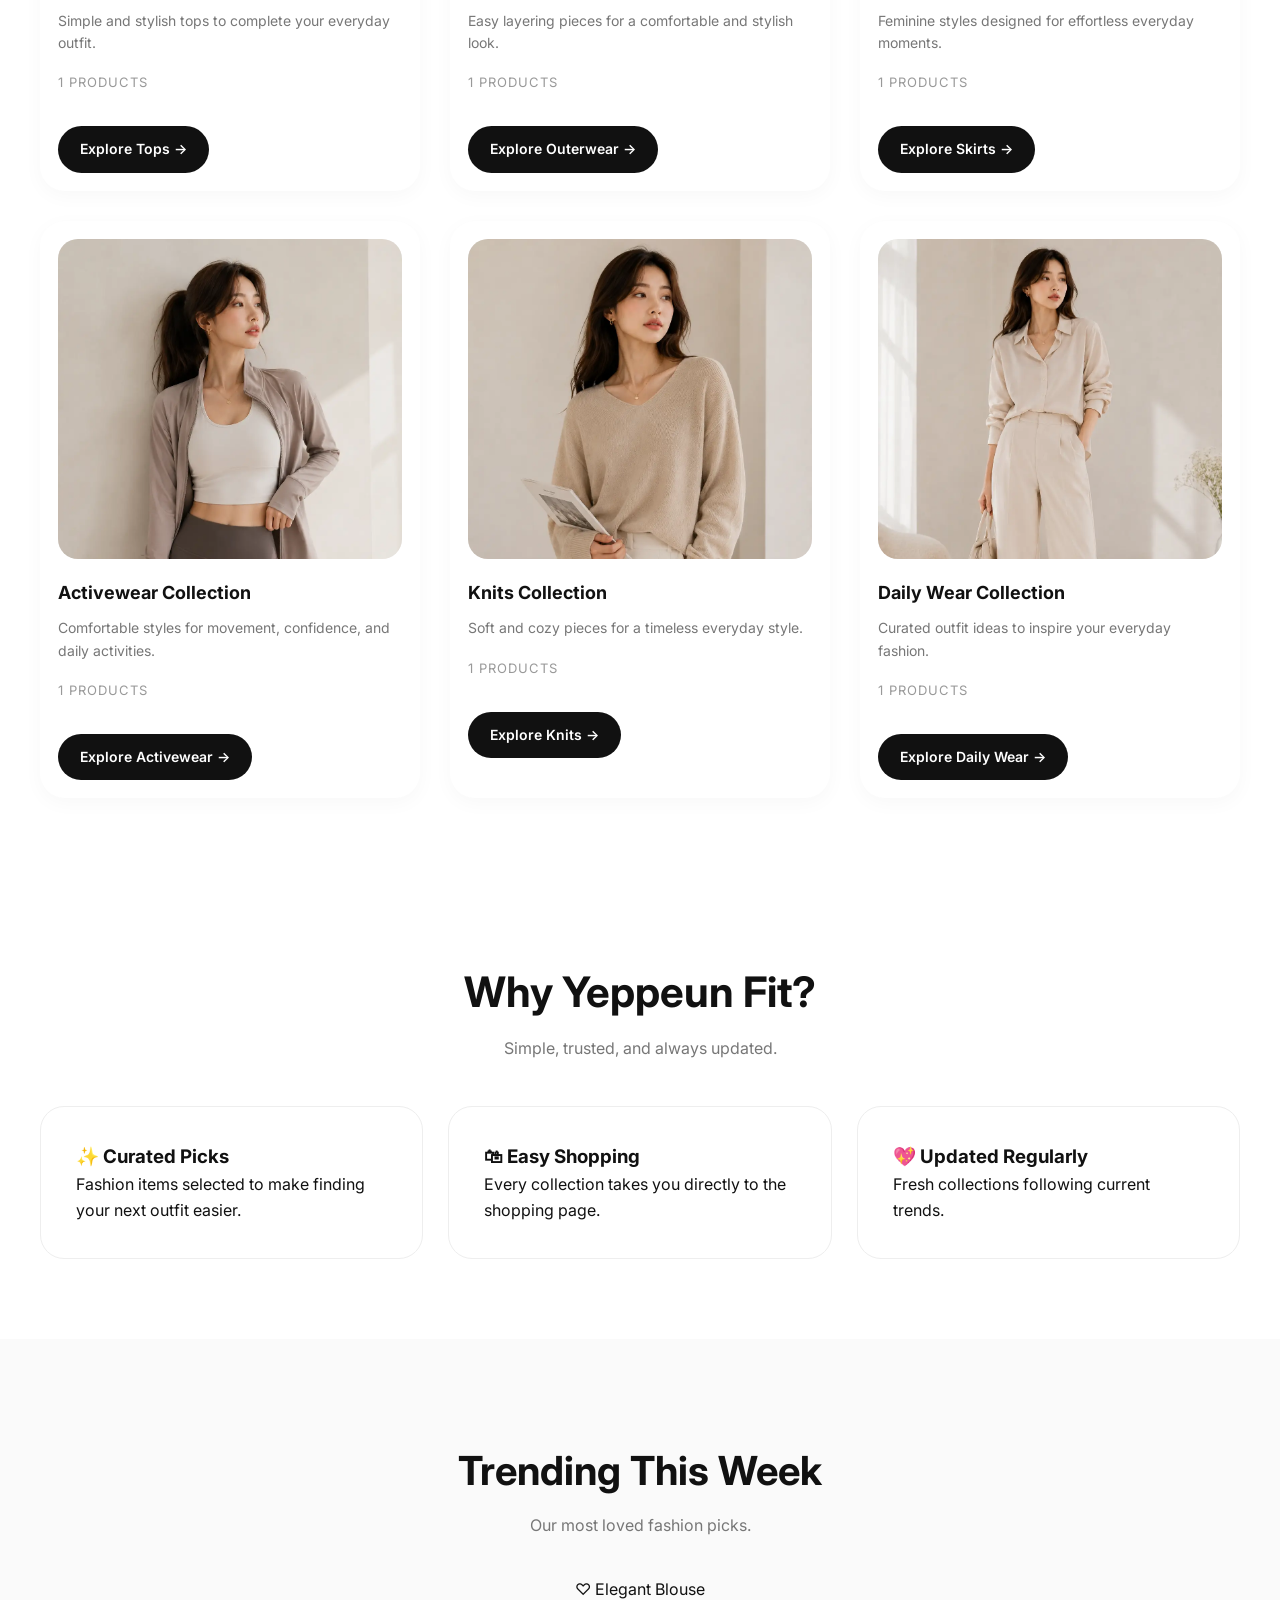
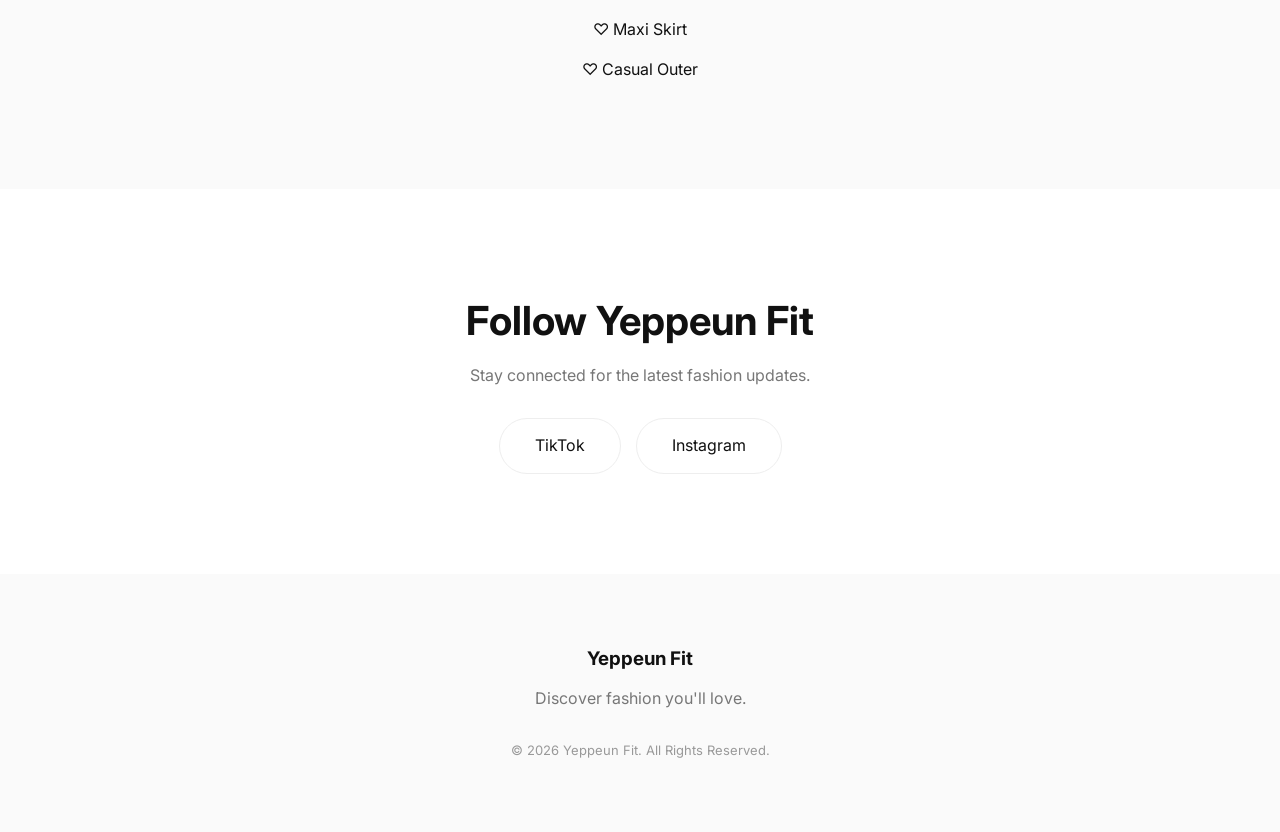
==== commit 0ff5c6bd: "Add dynamic product count to homepage collections" ====
--- a/index.html
+++ b/index.html
@@ -68,6 +68,7 @@
             </div>
             <h3>Tops Collection</h3>
             <p class="card-desc">Simple and stylish tops to complete your everyday outfit.</p>
+            <p class="product-total" data-category="tops"></p>
             <a href="collection.html?category=tops">
             Explore Tops →
             </a>
@@ -80,6 +81,7 @@
             </div>
             <h3>Outerwear Collection</h3>
             <p class="card-desc">Easy layering pieces for a comfortable and stylish look.</p>
+            <p class="product-total" data-category="outerwear"></p>
             <a href="collection.html?category=outerwear">
             Explore Outerwear →
             </a>
@@ -92,6 +94,7 @@
             </div>
             <h3>Skirts Collection</h3>
             <p class="card-desc">Feminine styles designed for effortless everyday moments.</p>
+            <p class="product-total" data-category="skirts"></p>
             <a href="collection.html?category=skirts">
             Explore Skirts →
             </a>
@@ -104,6 +107,7 @@
             </div>
             <h3>Activewear Collection</h3>
             <p class="card-desc">Comfortable styles for movement, confidence, and daily activities.</p>
+            <p class="product-total" data-category="activewear"></p>
             <a href="collection.html?category=activewear">
             Explore Activewear →
             </a>
@@ -116,6 +120,7 @@
             </div>
             <h3>Knits Collection</h3>
             <p class="card-desc">Soft and cozy pieces for a timeless everyday style.</p>
+            <p class="product-total" data-category="knits"></p>
             <a href="collection.html?category=knits">
             Explore Knits →
             </a>
@@ -128,6 +133,7 @@
             </div>
             <h3>Daily Wear Collection</h3>
             <p class="card-desc">Curated outfit ideas to inspire your everyday fashion.</p>
+            <p class="product-total" data-category="daily wear"></p>
             <a href="collection.html?category=daily wear">
             Explore Daily Wear →
             </a>
--- a/assets/css/style.css
+++ b/assets/css/style.css
@@ -155,7 +155,19 @@
         background .3s ease,
         box-shadow .3s ease;
 }
-
+.product-total{
+
+    font-size:13px;
+
+    color:#999;
+
+    letter-spacing:1px;
+
+    text-transform:uppercase;
+
+    margin-bottom:18px;
+
+}
 
 .fashion-card a:hover{
 
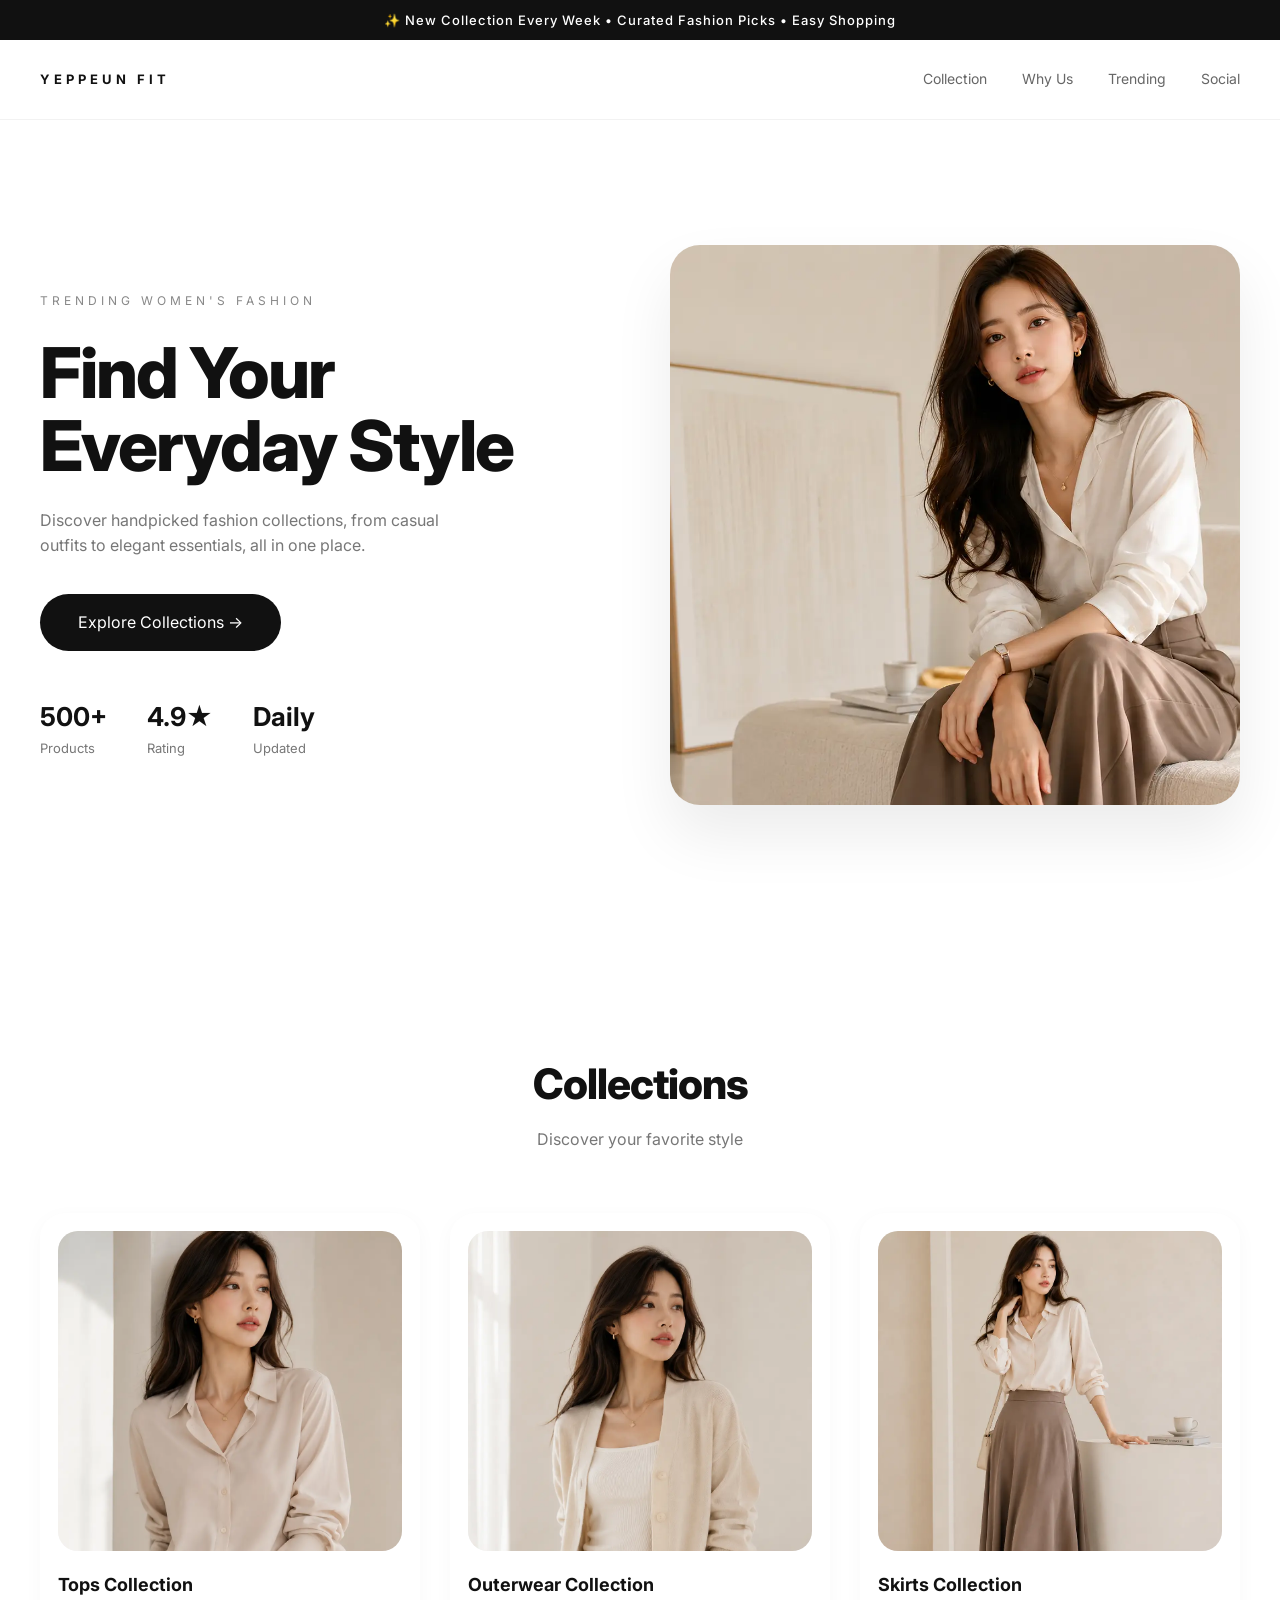
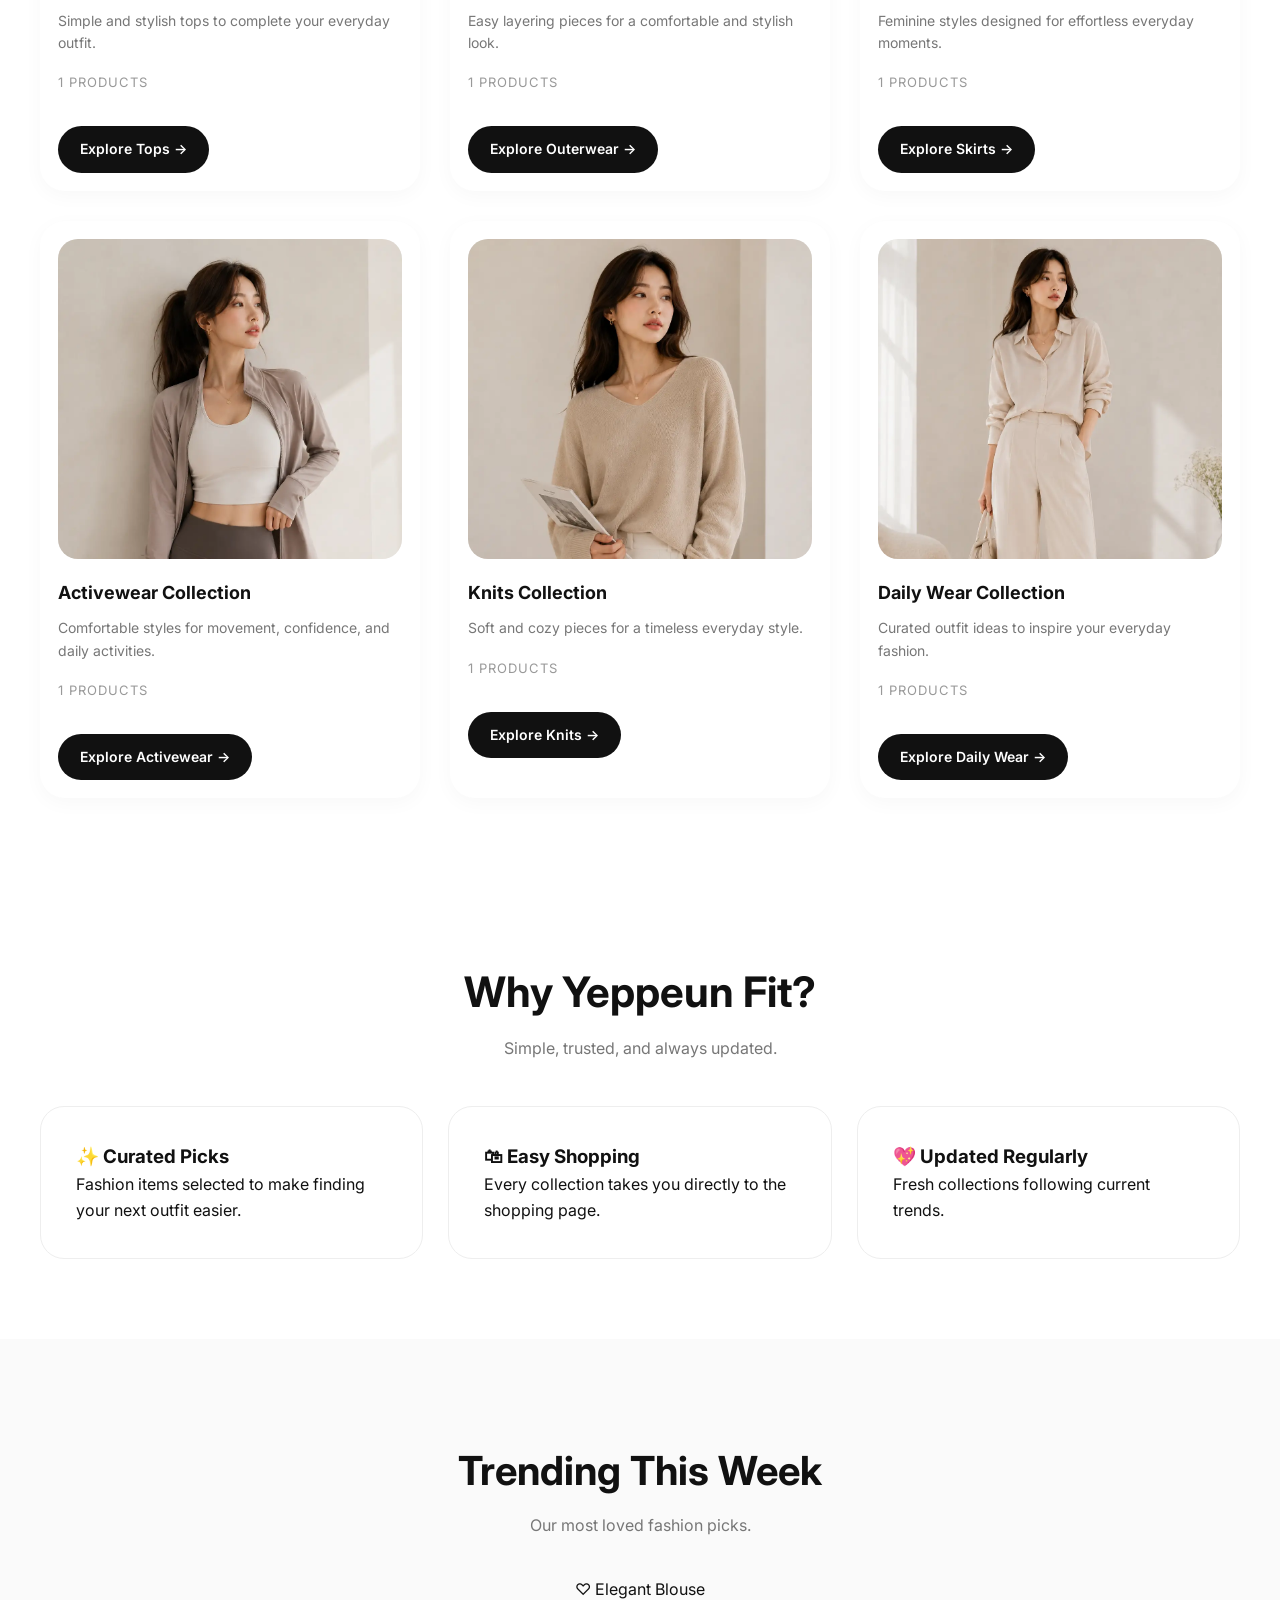
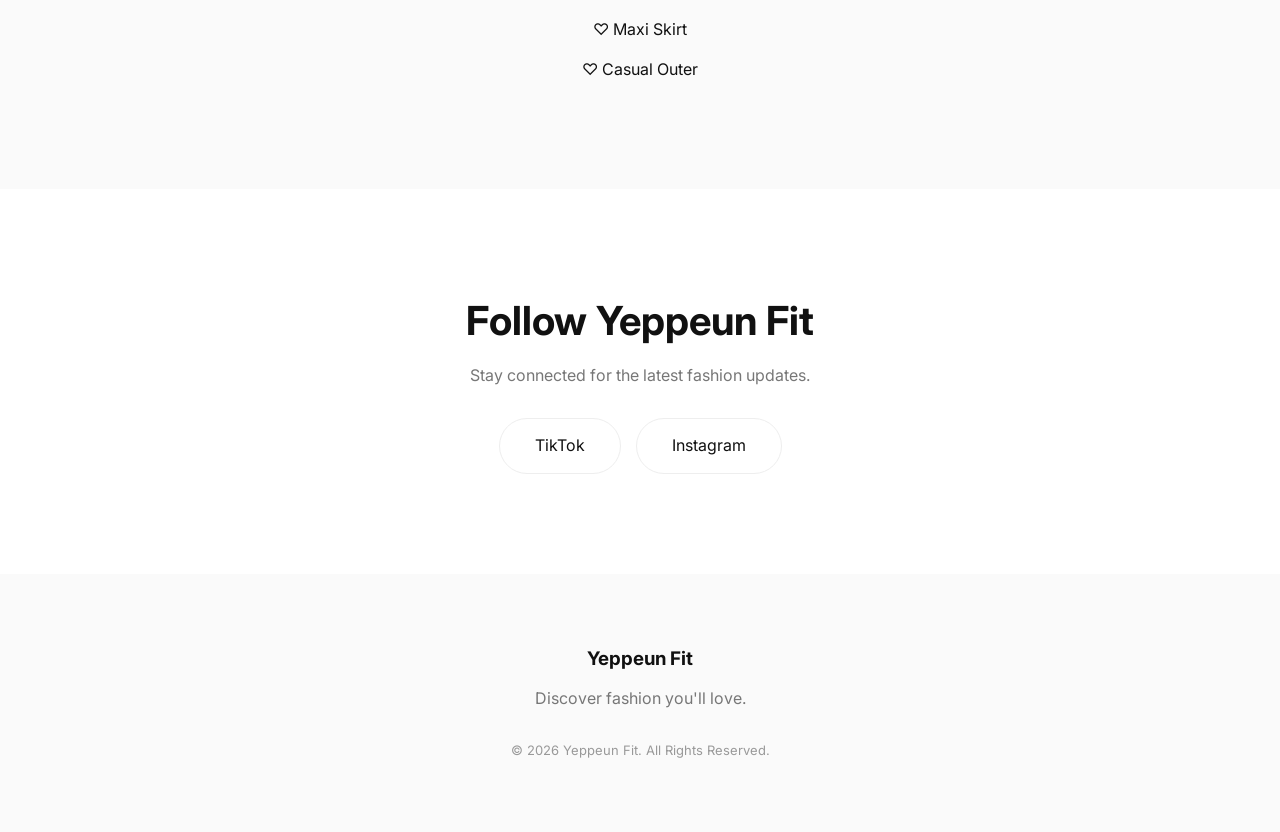
==== commit 668e57f8: "Update Yeppeun Fit v1.0 stable features" ====
--- a/index.html
+++ b/index.html
@@ -39,7 +39,9 @@
 Discover handpicked fashion collections, from casual outfits to elegant essentials, all in one place.
 </p>
 
-<a href="LINK_SHOPEE_KAMU" target="_blank" class="btn">Shop Collection</a>
+<a href="#collection" class="btn">
+Explore Collections →
+</a>
 
 <div class="hero-stats">
 <div><h3>500+</h3><p>Products</p></div>
@@ -181,6 +183,7 @@
 <span>© 2026 Yeppeun Fit. All Rights Reserved.</span>
 </footer>
 
+<script src="assets/js/transition.js"></script>
 <script src="assets/js/app.js"></script>
 <script src="assets/js/animation.js"></script>
 </body>
--- a/assets/css/style.css
+++ b/assets/css/style.css
@@ -131,6 +131,31 @@
 }
 .card-image img{width:100%;height:100%;object-fit:cover;object-position:center 5%;transition:transform .5s ease}
 .fashion-card:hover .card-image img{transform:scale(1.08)}
+/* Product Badge */
+
+.product-badge{
+
+    display:inline-flex;
+
+    width:max-content;
+
+    margin-bottom:12px;
+
+    padding:5px 12px;
+
+    background:#111;
+
+    color:#fff;
+
+    font-size:11px;
+
+    font-weight:600;
+
+    border-radius:999px;
+
+    letter-spacing:.5px;
+
+}
 .fashion-card h3{font-size:18px;margin-bottom:10px}
 .card-desc{font-size:14px;color:#777;margin-bottom:18px}
 .fashion-card a{
@@ -166,6 +191,42 @@
     text-transform:uppercase;
 
     margin-bottom:18px;
+
+}
+
+/* Product Rating */
+
+.rating{
+
+    display:flex;
+
+    align-items:center;
+
+    gap:8px;
+
+    margin:10px 0;
+
+    font-size:13px;
+
+}
+
+
+.stars{
+
+    color:#FFC107;
+
+    letter-spacing:2px;
+
+    font-size:14px;
+
+}
+
+
+.rating-number{
+
+    color:#777;
+
+    font-size:12px;
 
 }
 
@@ -516,4 +577,32 @@
 .fade-up.show{
     opacity:1;
     transform:translateY(0);
+}
+
+/* =========================
+   Page Transition
+========================= */
+
+
+body{
+
+    opacity:0;
+
+    transition:
+    opacity .4s ease;
+
+}
+
+
+body.page-loaded{
+
+    opacity:1;
+
+}
+
+
+body.page-exit{
+
+    opacity:0;
+
 }
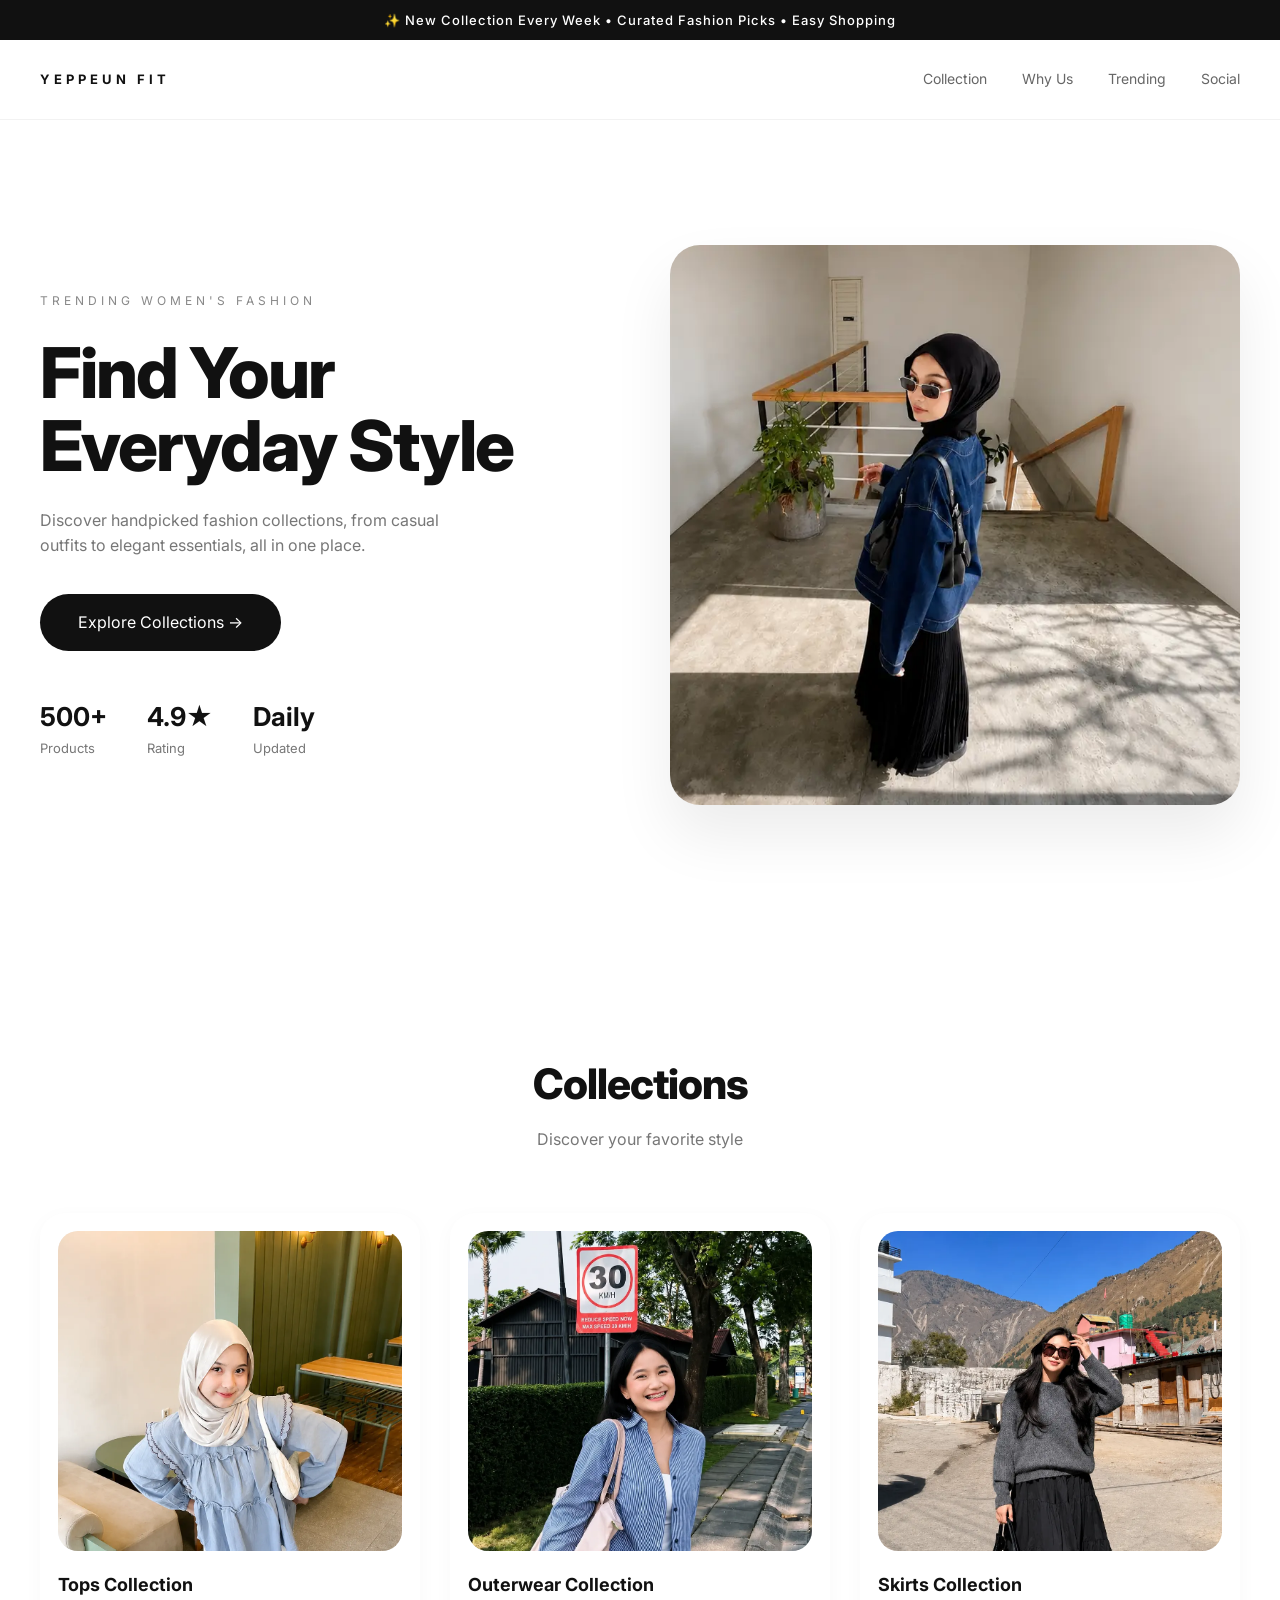
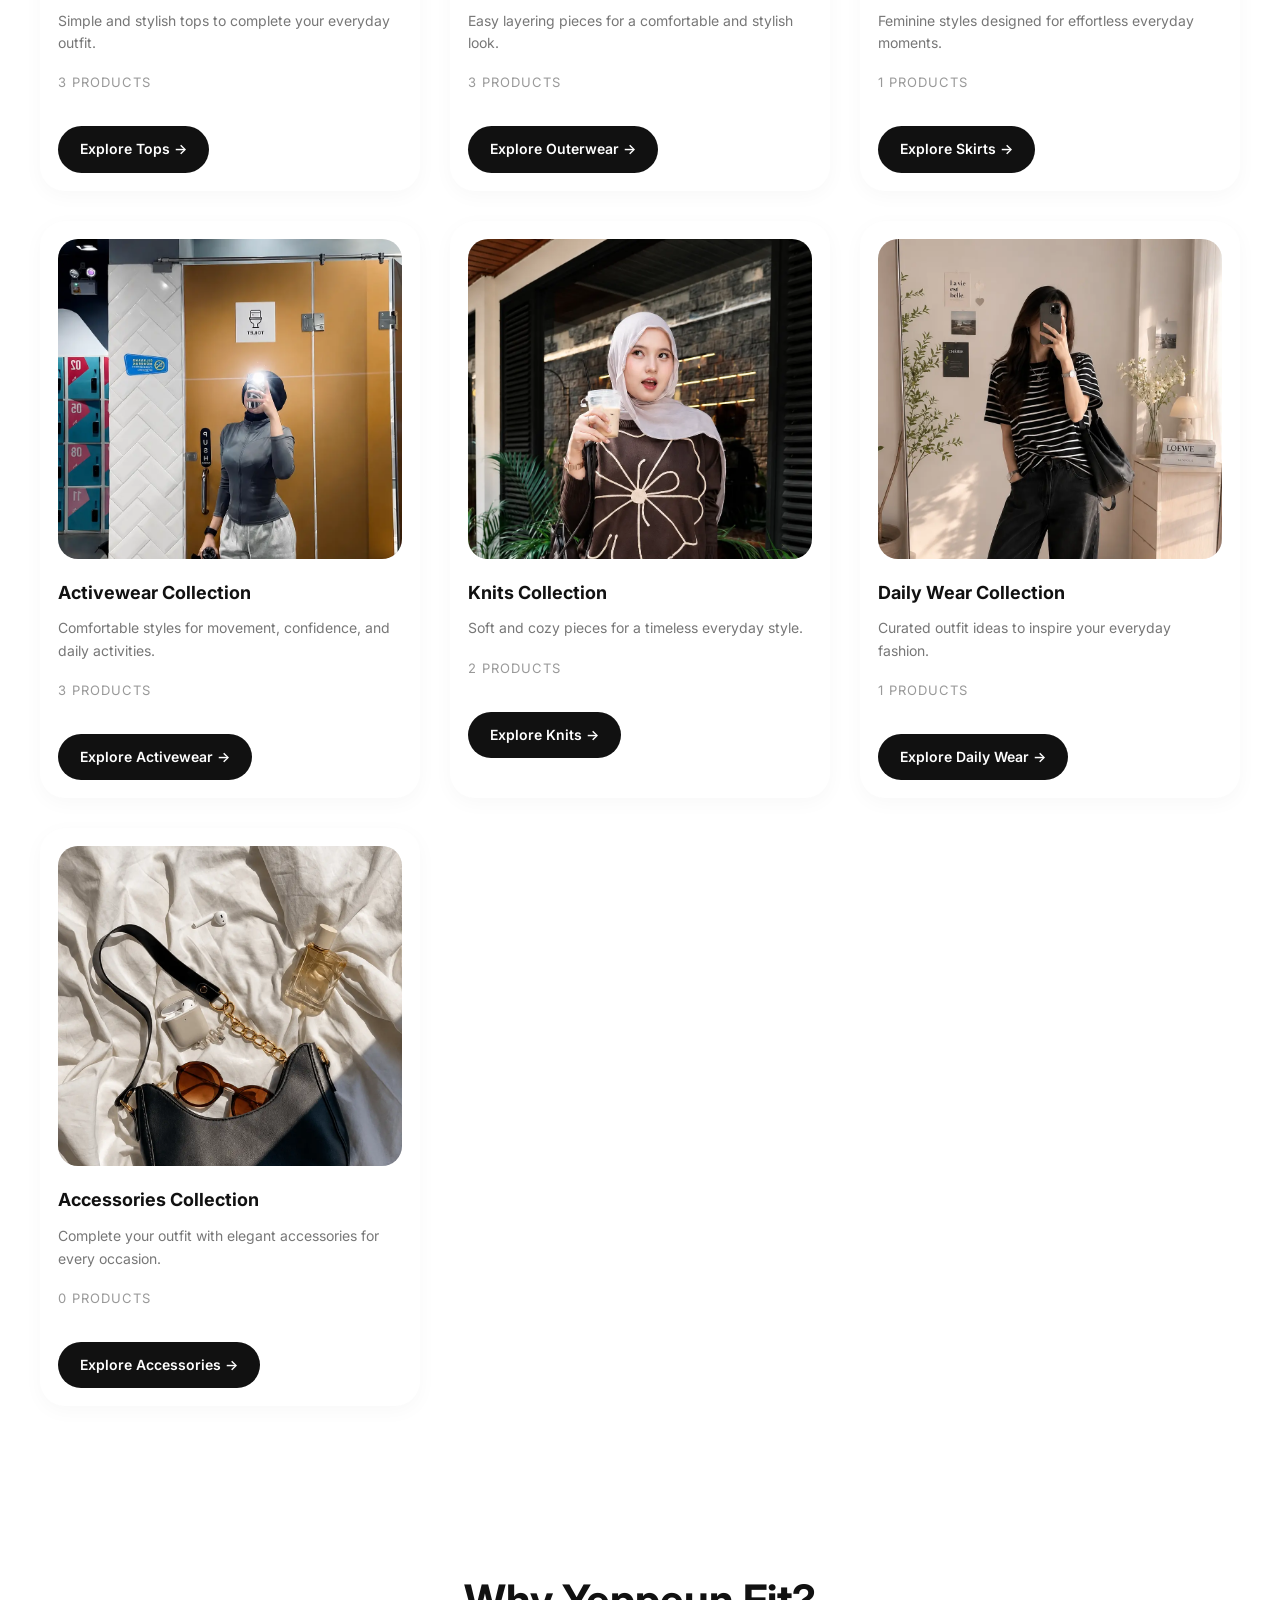
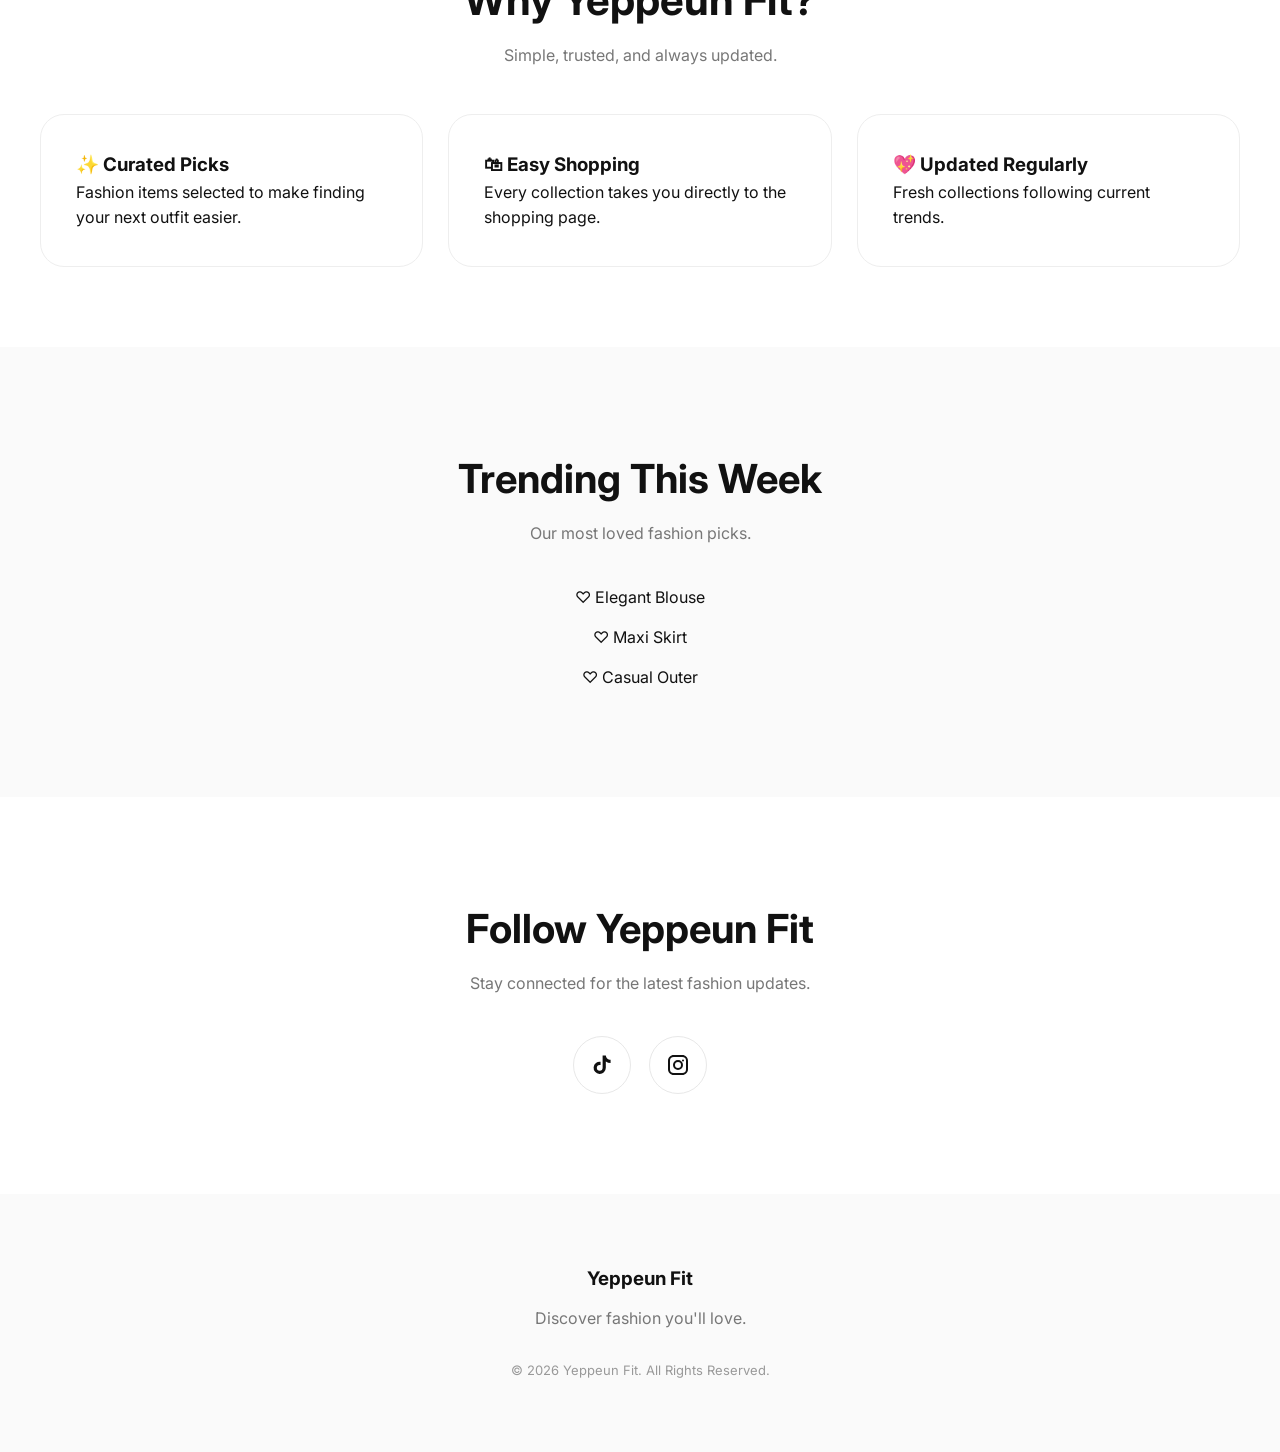
==== commit d7107ce1: "feat: add new collection" ====
--- a/index.html
+++ b/index.html
@@ -5,12 +5,34 @@
 <meta name="viewport" content="width=device-width, initial-scale=1.0">
 <meta name="description" content="Yeppeun Fit - Discover curated women's fashion collections, trending outfits, and everyday style inspiration.">
 <meta name="keywords" content="fashion wanita, outfit wanita, blouse, outer, rok panjang, kulot, sweater, affiliate fashion">
-<title>Yeppeun Fit | Women's Fashion Collection</title>
+<title>Yeppeun Fit — Curated Women's Fashion</title>
+
+<meta name="description" content="Discover curated women's fashion picks, everyday outfits, and trending styles from Yeppeun Fit.">
+
+<link rel="icon" type="image/svg+xml" href="assets/images/favicon.svg">
+
+<link rel="apple-touch-icon" href="assets/images/favicon.svg">
+
+
+<!-- Social Preview -->
+
+<meta property="og:title" content="Yeppeun Fit — Curated Women's Fashion">
+
+<meta property="og:description" content="Discover everyday outfits, trending styles, and fashion picks you'll love.">
+
+<meta property="og:image" content="assets/images/hero/hero-banner.webp">
+
+<meta property="og:type" content="website">
 
 <link rel="preconnect" href="https://fonts.googleapis.com">
 <link rel="preconnect" href="https://fonts.gstatic.com" crossorigin>
 <link href="https://fonts.googleapis.com/css2?family=Inter:wght@400;500;600;700;800&display=swap" rel="stylesheet">
 <link rel="stylesheet" href="assets/css/style.css">
+
+<link 
+rel="icon"
+type="image/svg+xml"
+href="assets/images/favicon.svg">
 </head>
 <body>
 
@@ -135,9 +157,22 @@
             </div>
             <h3>Daily Wear Collection</h3>
             <p class="card-desc">Curated outfit ideas to inspire your everyday fashion.</p>
-            <p class="product-total" data-category="daily wear"></p>
-            <a href="collection.html?category=daily wear">
+            <p class="product-total" data-category="daily"></p>
+            <a href="collection.html?category=daily">
             Explore Daily Wear →
+            </a>
+        </div>
+
+
+        <div class="fashion-card">
+            <div class="card-image">
+                <img src="assets/images/collection/thumbnail/accessories.webp" alt="Accessories">
+            </div>
+            <h3>Accessories Collection</h3>
+            <p class="card-desc">Complete your outfit with elegant accessories for every occasion.</p>
+            <p class="product-total" data-category="accessories"></p>
+            <a href="collection.html?category=accessories">
+            Explore Accessories →
             </a>
         </div>
 
@@ -167,12 +202,41 @@
 </section>
 
 <section class="social" id="social">
+
 <h2>Follow Yeppeun Fit</h2>
-<p>Stay connected for the latest fashion updates.</p>
+
+<p>
+Stay connected for the latest fashion updates.
+</p>
+
 <div class="social-links">
-<a href="#">TikTok</a>
-<a href="#">Instagram</a>
-</div>
+
+<a
+href="https://www.tiktok.com/@yeppeun_fit"
+target="_blank"
+rel="noopener noreferrer"
+aria-label="TikTok">
+
+<svg viewBox="0 0 24 24" fill="currentColor">
+<path d="M19.589 6.686a4.793 4.793 0 0 1-3.77-4.237h-3.205v12.392a2.896 2.896 0 1 1-2.896-2.896c.298 0 .585.045.857.13V8.802a6.108 6.108 0 1 0 5.244 6.04V8.56a8.17 8.17 0 0 0 4.771 1.526V6.686z"/>
+</svg>
+
+</a>
+
+<a
+href="https://www.instagram.com/yeppeun_fit"
+target="_blank"
+rel="noopener noreferrer"
+aria-label="Instagram">
+
+<svg viewBox="0 0 24 24" fill="currentColor">
+<path d="M7.75 2C4.574 2 2 4.574 2 7.75v8.5C2 19.426 4.574 22 7.75 22h8.5C19.426 22 22 19.426 22 16.25v-8.5C22 4.574 19.426 2 16.25 2h-8.5zM4 7.75A3.75 3.75 0 0 1 7.75 4h8.5A3.75 3.75 0 0 1 20 7.75v8.5A3.75 3.75 0 0 1 16.25 20h-8.5A3.75 3.75 0 0 1 4 16.25v-8.5zM17 6.5a1 1 0 1 0 0 2a1 1 0 0 0 0-2zM12 7a5 5 0 1 0 5 5a5 5 0 0 0-5-5zm0 2a3 3 0 1 1-3 3a3 3 0 0 1 3-3z"/>
+</svg>
+
+</a>
+
+</div>
+
 </section>
 
 </main>
--- a/assets/css/style.css
+++ b/assets/css/style.css
@@ -6,7 +6,7 @@
 body{font-family:'Inter',sans-serif;color:#111;background:#fff;line-height:1.6}
 img{display:block;max-width:100%}
 a{text-decoration:none;color:inherit}
-section{scroll-margin-top:100px}
+section{scroll-margin-top:120px}
 
 /* Topbar */
 .topbar{height:40px;display:flex;align-items:center;justify-content:center;background:#111;color:#fff;font-size:13px;letter-spacing:1px;font-weight:500}
@@ -291,10 +291,12 @@
     content:"";
     position:absolute;
     inset:0;
+
     background:linear-gradient(
         90deg,
-        rgba(255,255,255,.65),
-        transparent 60%
+        rgba(255,255,255,.82),
+        rgba(255,255,255,.35),
+        transparent 70%
     );
 }
 
@@ -313,11 +315,161 @@
     font-size:48px;
     font-weight:800;
     margin-bottom:10px;
+
+    text-shadow:0 3px 12px rgba(255,255,255,.85);
 }
 
 
 .banner-content p{
-    color:#555;
+    color:#333;
+    font-weight:500;
+    line-height:1.7;
+
+    text-shadow:0 2px 8px rgba(255,255,255,.8);
+}
+
+
+/* Product Search */
+
+.product-search{
+
+    position:relative;
+
+    max-width:600px;
+
+    margin:0 auto 45px;
+
+}
+
+
+.product-search input{
+
+    width:100%;
+
+    padding:16px 55px 16px 52px;
+
+    border:1px solid #eee;
+
+    border-radius:999px;
+
+    font-size:14px;
+
+    font-family:'Inter',sans-serif;
+
+    outline:none;
+
+    transition:.3s ease;
+
+    background:#fff;
+
+}
+
+
+.product-search input:focus{
+
+    border-color:#111;
+
+    box-shadow:0 10px 30px rgba(0,0,0,.08);
+
+}
+
+/* Search Icon */
+
+.search-icon{
+
+    position:absolute;
+
+    top:50%;
+
+    left:20px;
+
+    transform:translateY(-50%);
+
+    width:18px;
+
+    height:18px;
+
+    color:#999;
+
+    pointer-events:none;
+
+}
+
+
+.search-icon svg{
+
+    width:100%;
+
+    height:100%;
+
+}
+
+/* Clear Search Button */
+
+.clear-search{
+
+    position:absolute;
+
+    top:50%;
+
+    right:14px;
+
+    transform:translateY(-50%);
+
+    width:34px;
+
+    height:34px;
+
+    border:none;
+
+    border-radius:50%;
+
+    background:transparent;
+
+    color:#888;
+
+    cursor:pointer;
+
+    display:none;
+
+    align-items:center;
+
+    justify-content:center;
+
+    transition:
+    background .25s ease,
+    color .25s ease,
+    transform .25s ease;
+
+}
+
+
+.clear-search svg{
+
+    width:16px;
+
+    height:16px;
+
+}
+
+
+.clear-search:hover{
+
+    background:#f3f3f3;
+
+    color:#111;
+
+    transform:
+    translateY(-50%)
+    scale(1.08);
+
+}
+
+
+.clear-search.show{
+
+    display:flex;
+
 }
 
 
@@ -328,6 +480,42 @@
     display:grid;
     grid-template-columns:repeat(3,1fr);
     gap:30px;
+}
+
+.empty-state{
+
+    grid-column:1 / -1;
+
+    display:flex;
+
+    flex-direction:column;
+
+    align-items:center;
+
+    justify-content:center;
+
+    text-align:center;
+
+    padding:80px 20px;
+
+}
+
+.empty-state h3{
+
+    font-size:30px;
+
+    font-weight:800;
+
+    margin-bottom:10px;
+
+}
+
+.empty-state p{
+
+    color:#777;
+
+    font-size:15px;
+
 }
 
 /* Why */
@@ -346,10 +534,93 @@
 .favorite-box{margin-top:30px;line-height:2.5}
 
 /* Social */
-.social{padding:100px 20px;text-align:center}
-.social-links{display:flex;justify-content:center;gap:15px;margin-top:30px}
-.social-links a{border:1px solid #eee;padding:14px 35px;border-radius:999px;transition:.3s}
-.social-links a:hover{background:#111;color:#fff}
+
+.social{
+
+    padding:100px 20px;
+
+    text-align:center;
+
+}
+
+.social h2{
+
+    font-size:40px;
+
+}
+
+.social p{
+
+    color:#777;
+
+    margin-top:10px;
+
+}
+
+.social-links{
+
+    display:flex;
+
+    justify-content:center;
+
+    align-items:center;
+
+    gap:18px;
+
+    margin-top:40px;
+
+}
+
+.social-links a{
+
+    width:58px;
+
+    height:58px;
+
+    display:flex;
+
+    align-items:center;
+
+    justify-content:center;
+
+    border:1px solid #e8e8e8;
+
+    border-radius:50%;
+
+    color:#111;
+
+    background:#fff;
+
+    transition:
+        transform .35s ease,
+        background .35s ease,
+        color .35s ease,
+        border-color .35s ease,
+        box-shadow .35s ease;
+
+}
+
+.social-links a svg{
+
+    width:24px;
+
+    height:24px;
+
+}
+
+.social-links a:hover{
+
+    background:#111;
+
+    color:#fff;
+
+    border-color:#111;
+
+    transform:translateY(-6px) scale(1.08);
+
+    box-shadow:0 18px 35px rgba(0,0,0,.15);
+
+}
 
 /* Footer */
 footer{padding:70px 20px;text-align:center;background:#fafafa}
@@ -568,7 +839,7 @@
 
 .fade-up{
     opacity:0;
-    transform:translateY(40px);
+    transform:translateY(25px);
     transition:
         opacity .8s ease,
         transform .8s ease;
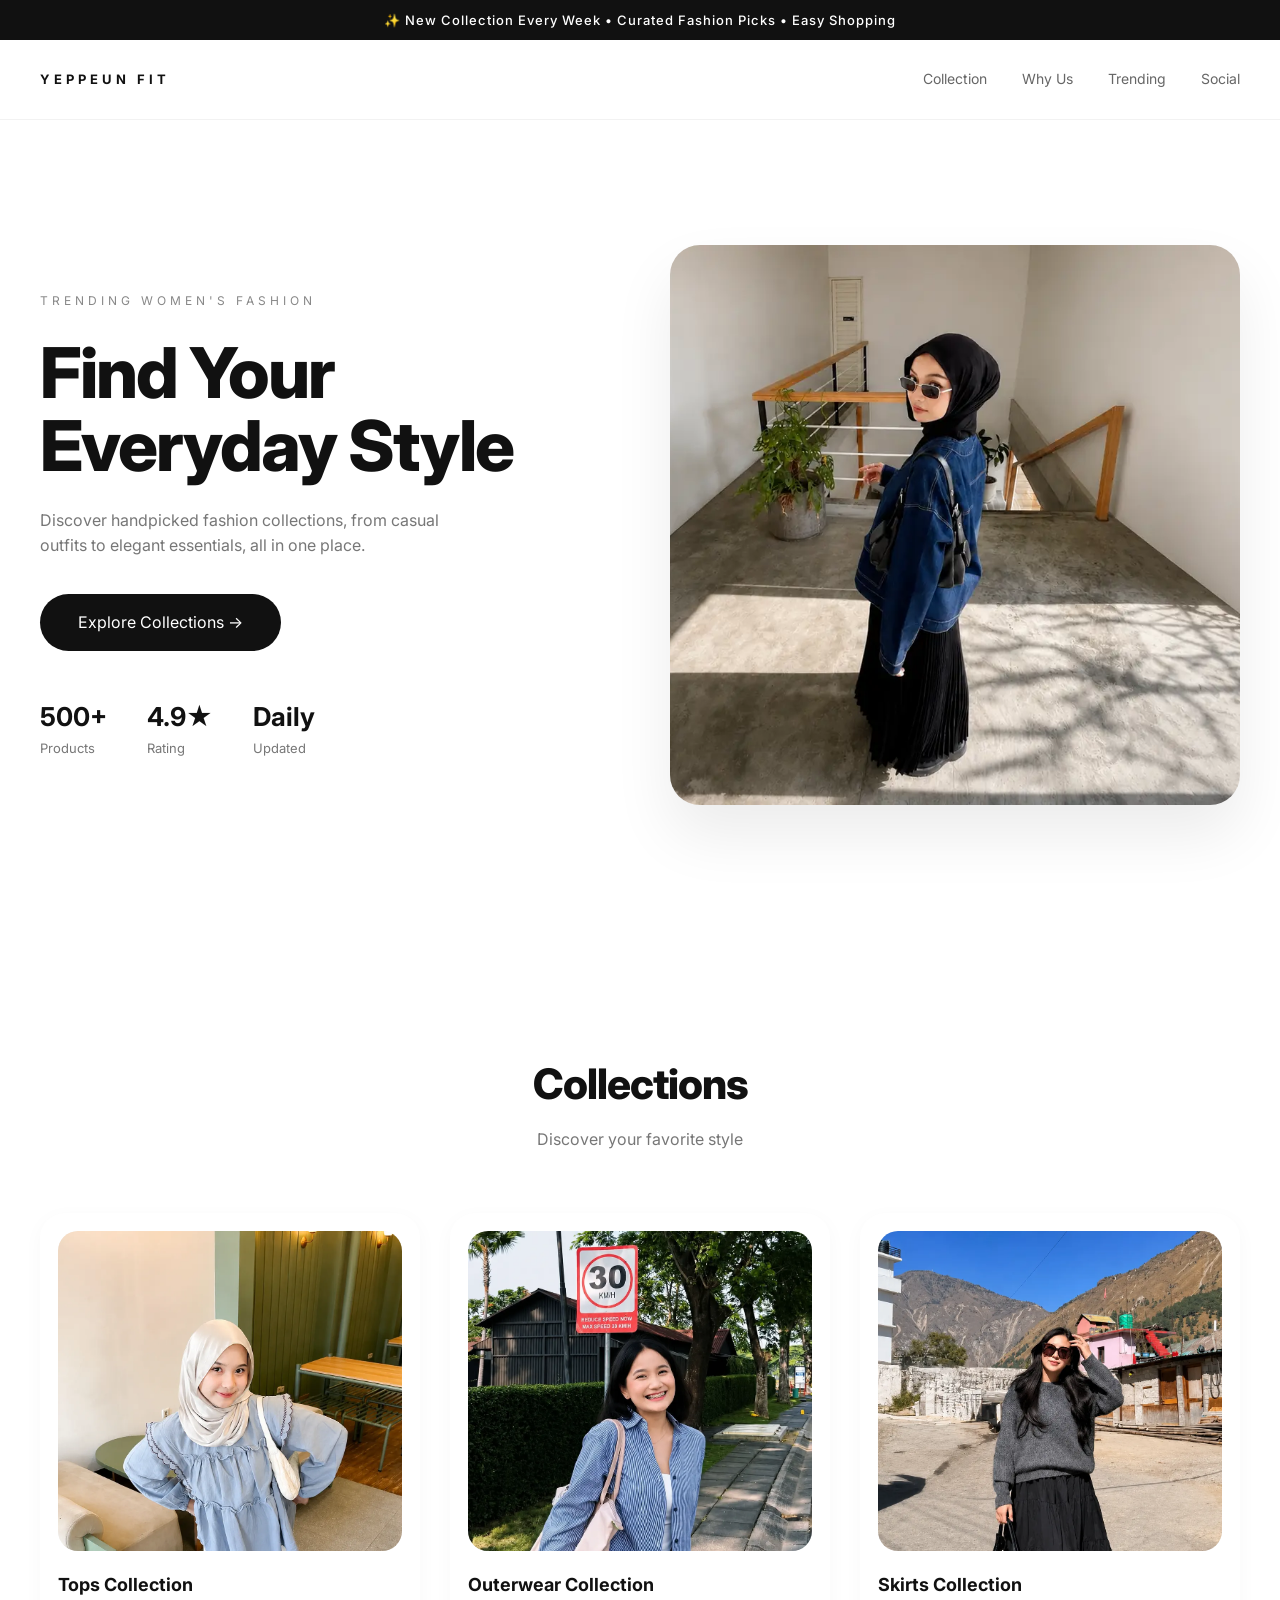
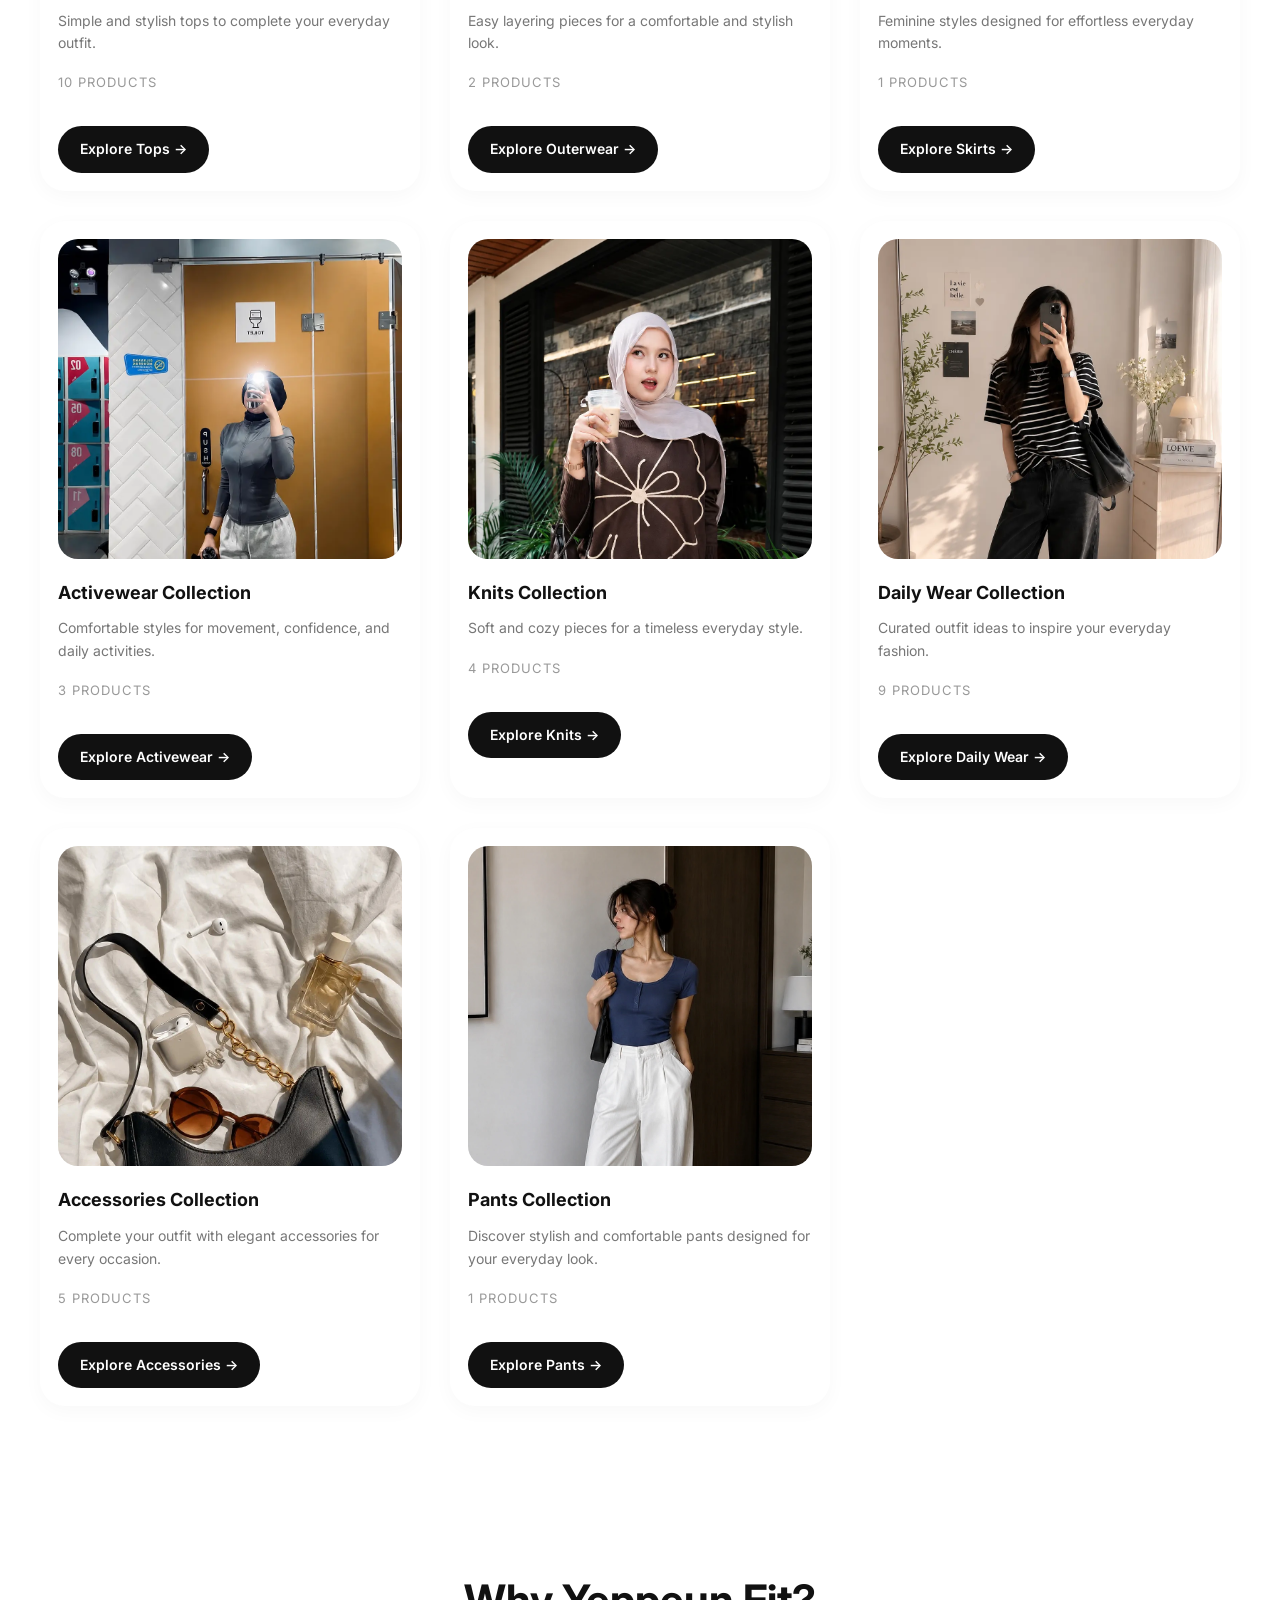
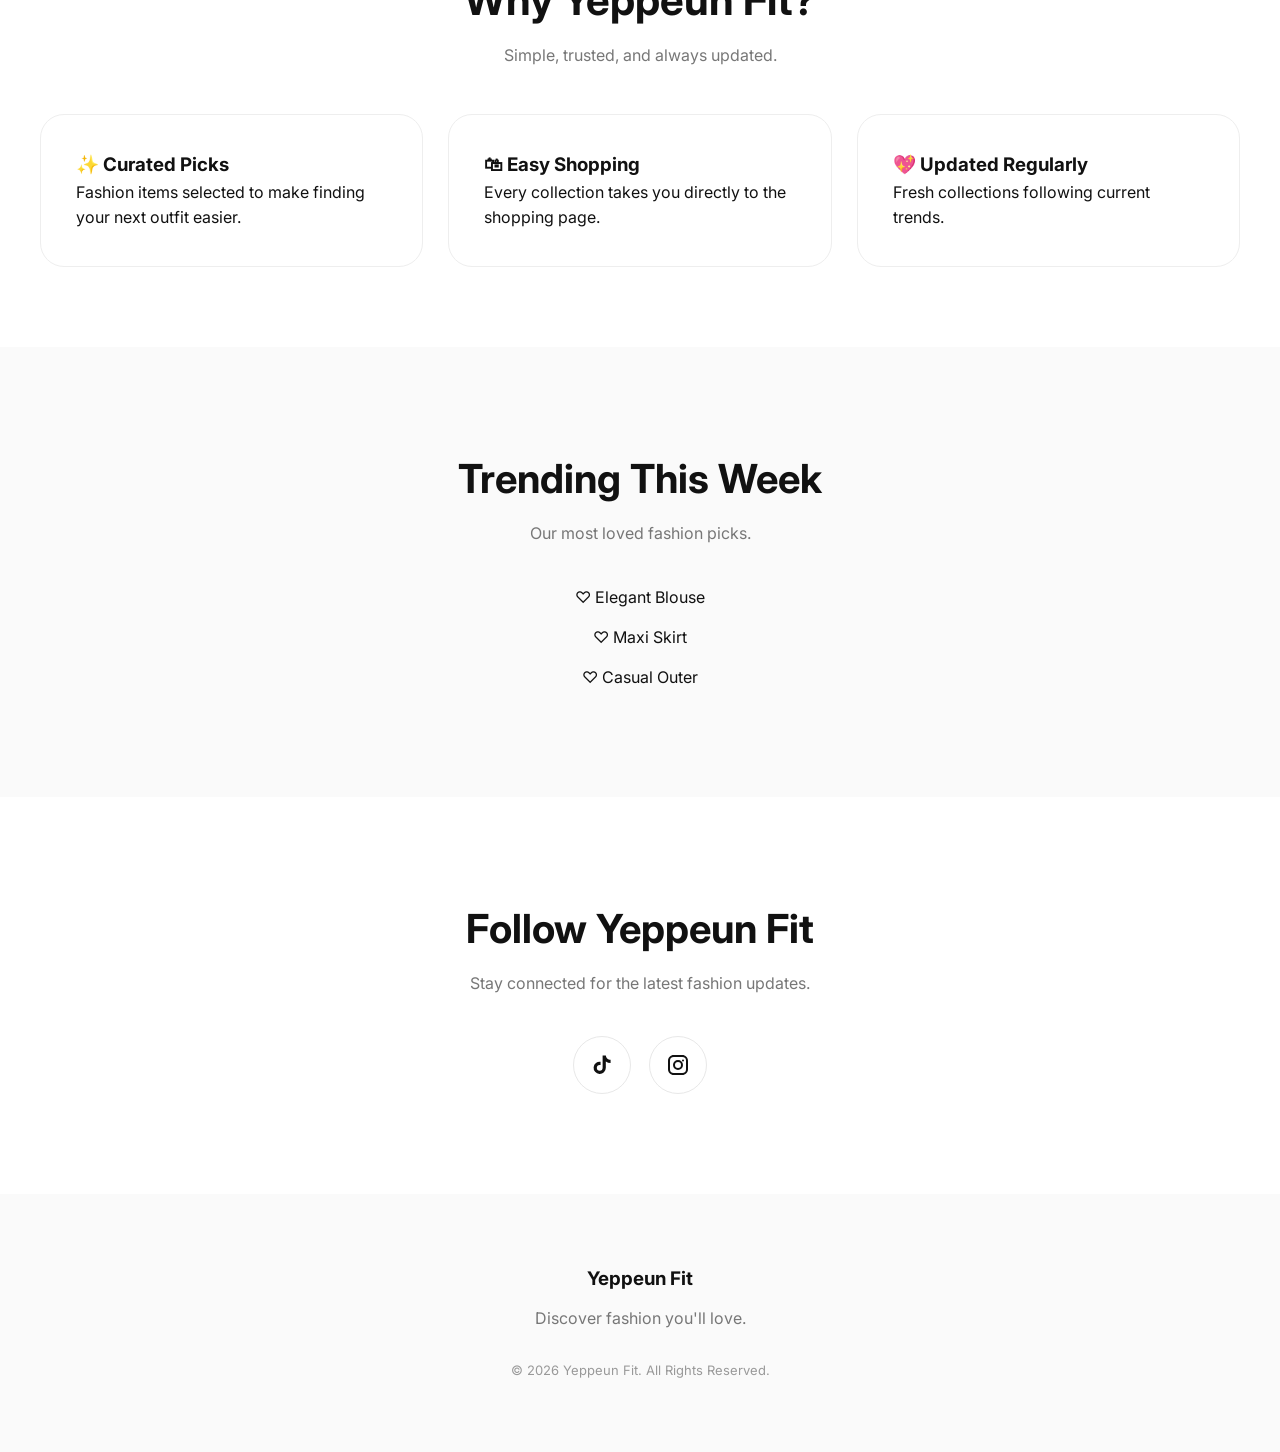
==== commit 2e536419: "feat: add new collections pants & new product" ====
--- a/index.html
+++ b/index.html
@@ -177,6 +177,19 @@
         </div>
 
 
+        <div class="fashion-card">
+            <div class="card-image">
+                <img src="assets/images/collection/thumbnail/pants.webp" alt="Pants">
+            </div>
+            <h3>Pants Collection</h3>
+            <p class="card-desc">Discover stylish and comfortable pants designed for your everyday look.</p>
+            <p class="product-total" data-category="pants"></p>
+            <a href="collection.html?category=pants">
+            Explore Pants →
+            </a>
+        </div>
+
+
     </div>
 
 </section>
--- a/assets/css/style.css
+++ b/assets/css/style.css
@@ -789,11 +789,6 @@
         margin-bottom:12px;
     }
 
-    .price{
-        font-size:16px;
-        font-weight:700;
-    }
-
     .fashion-card a{
         display:flex;
         justify-content:center;
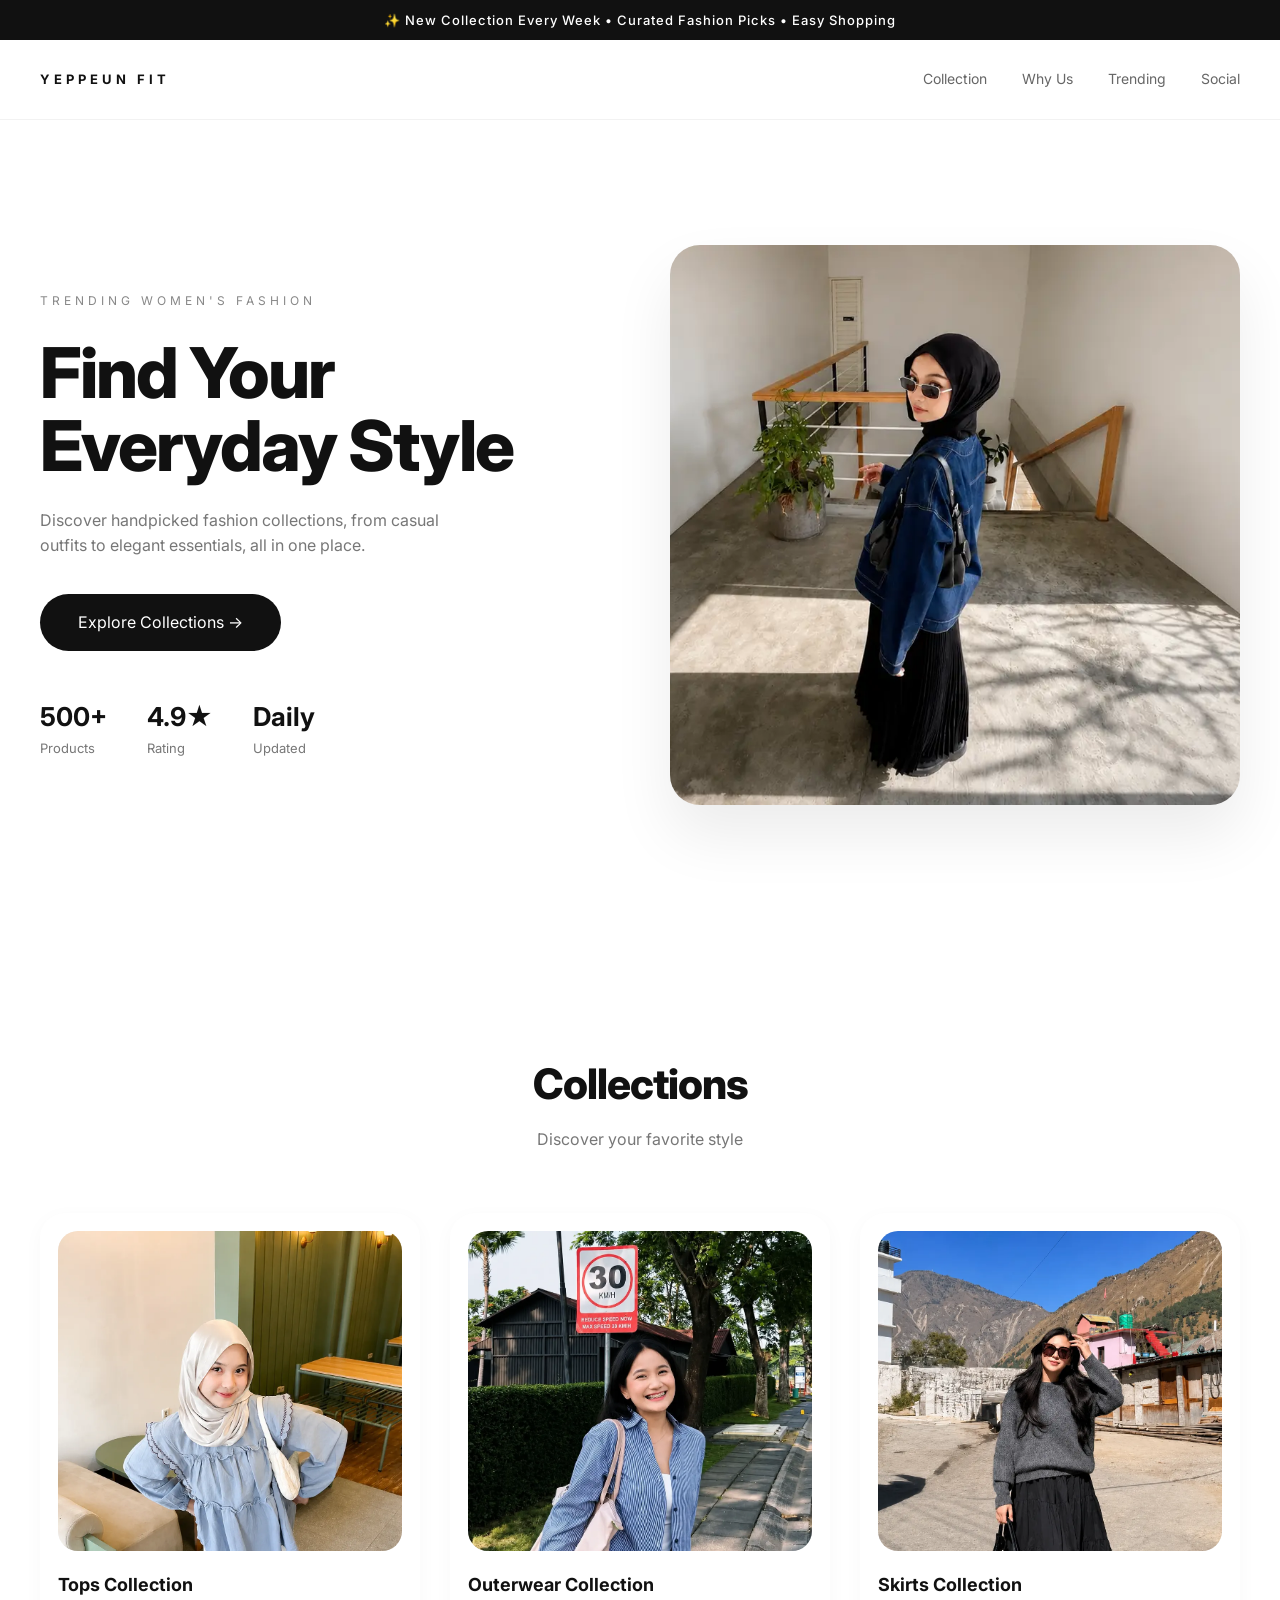
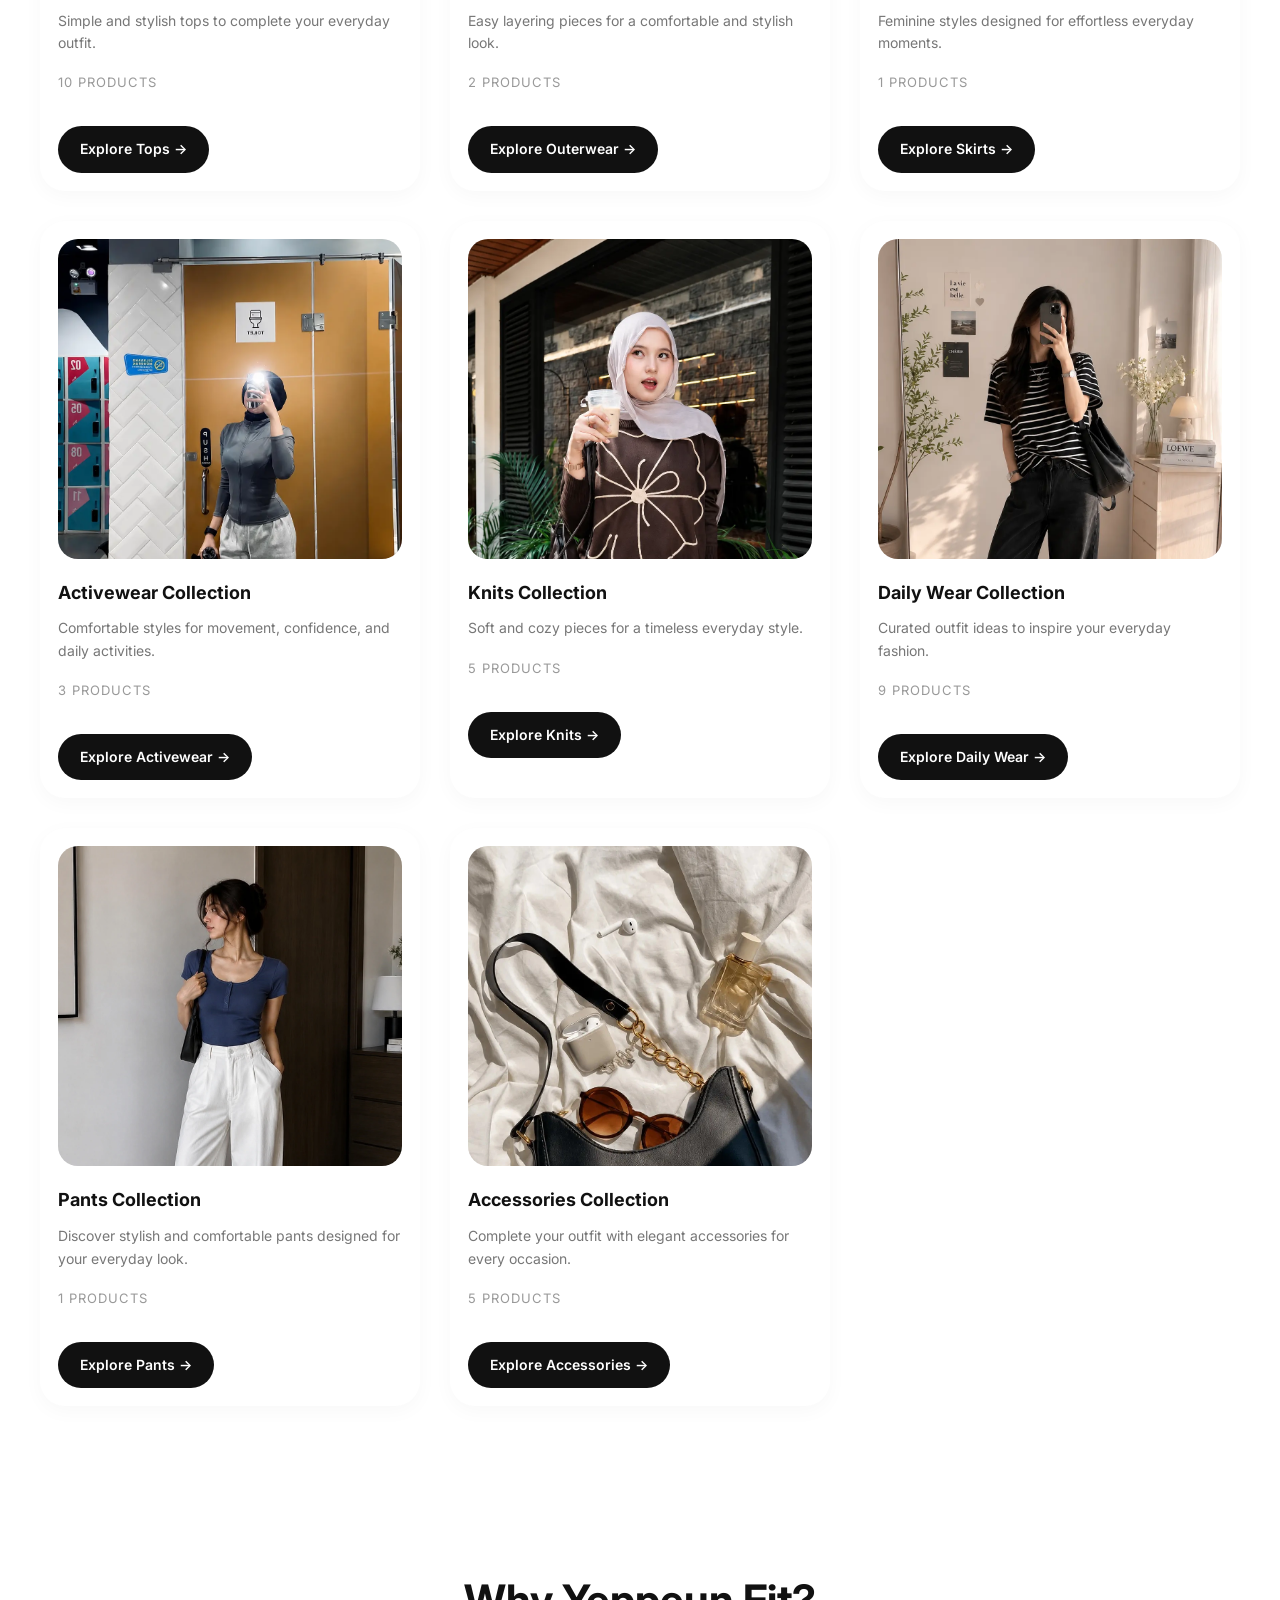
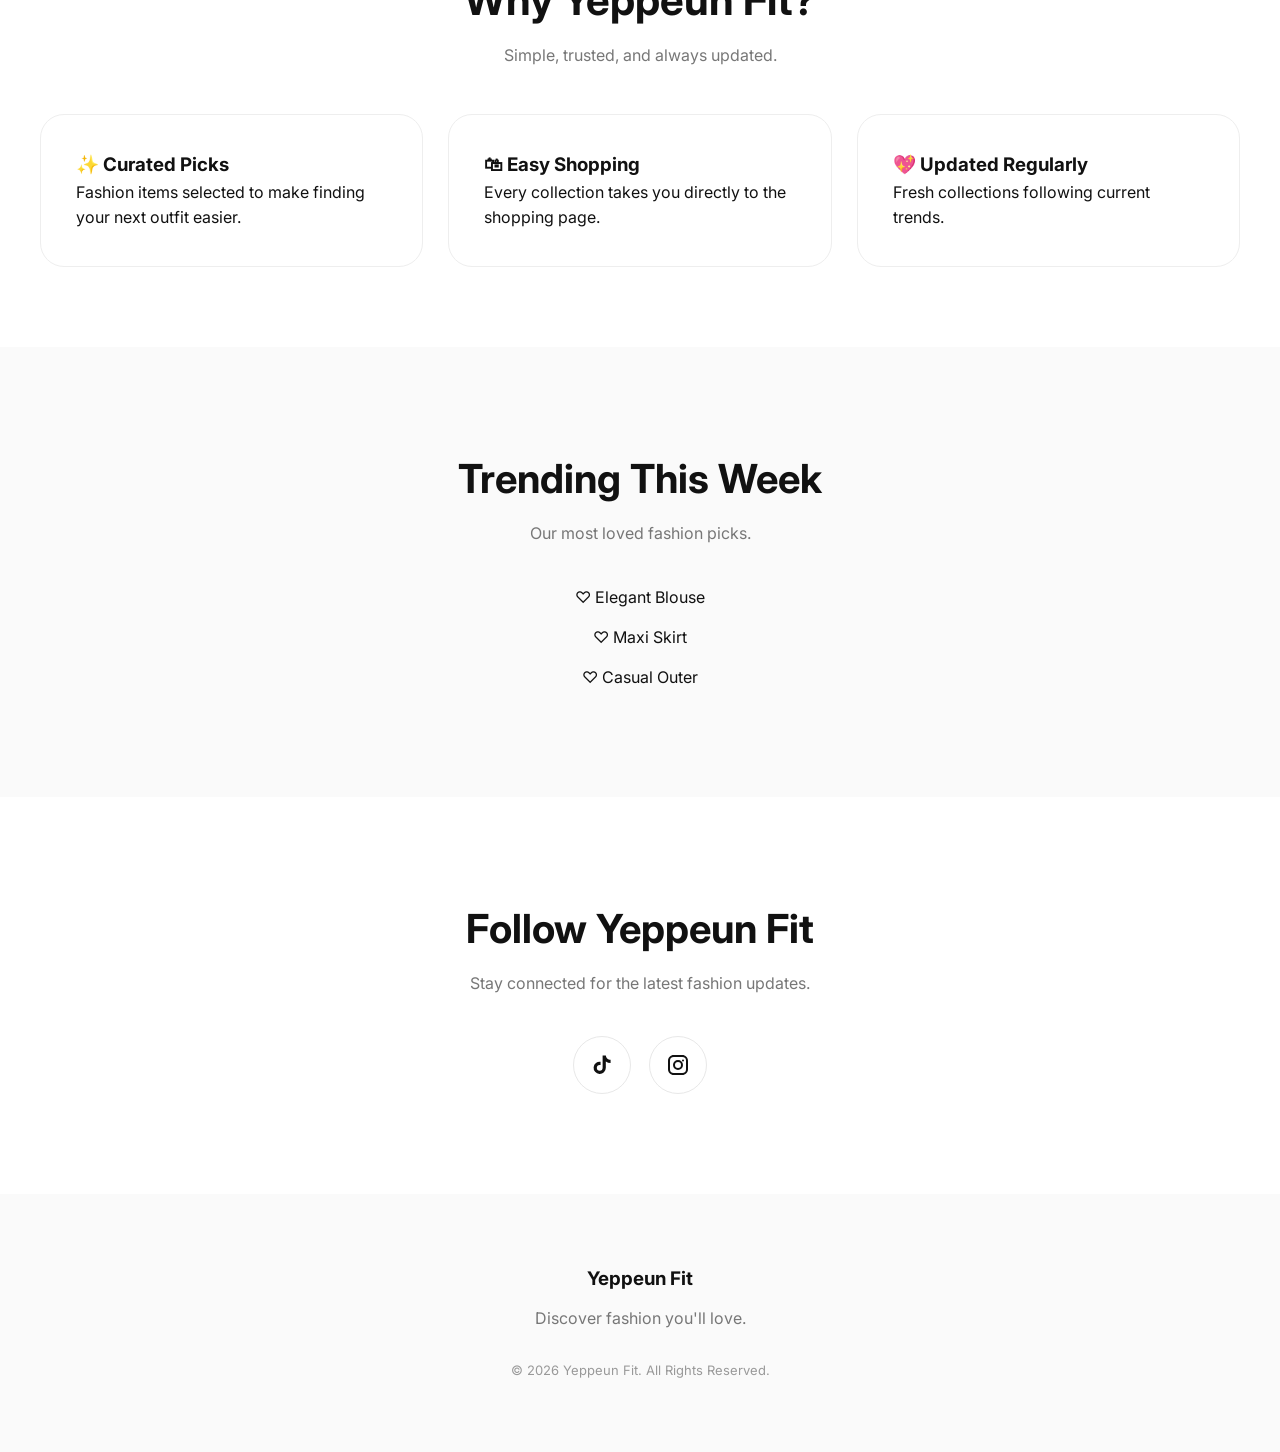
==== commit 0d710bf0: "feat: add new products and update product catalog" ====
--- a/index.html
+++ b/index.html
@@ -166,6 +166,19 @@
 
         <div class="fashion-card">
             <div class="card-image">
+                <img src="assets/images/collection/thumbnail/pants.webp" alt="Pants">
+            </div>
+            <h3>Pants Collection</h3>
+            <p class="card-desc">Discover stylish and comfortable pants designed for your everyday look.</p>
+            <p class="product-total" data-category="pants"></p>
+            <a href="collection.html?category=pants">
+            Explore Pants →
+            </a>
+        </div>
+
+
+        <div class="fashion-card">
+            <div class="card-image">
                 <img src="assets/images/collection/thumbnail/accessories.webp" alt="Accessories">
             </div>
             <h3>Accessories Collection</h3>
@@ -176,20 +189,7 @@
             </a>
         </div>
 
-
-        <div class="fashion-card">
-            <div class="card-image">
-                <img src="assets/images/collection/thumbnail/pants.webp" alt="Pants">
-            </div>
-            <h3>Pants Collection</h3>
-            <p class="card-desc">Discover stylish and comfortable pants designed for your everyday look.</p>
-            <p class="product-total" data-category="pants"></p>
-            <a href="collection.html?category=pants">
-            Explore Pants →
-            </a>
-        </div>
-
-
+        
     </div>
 
 </section>
